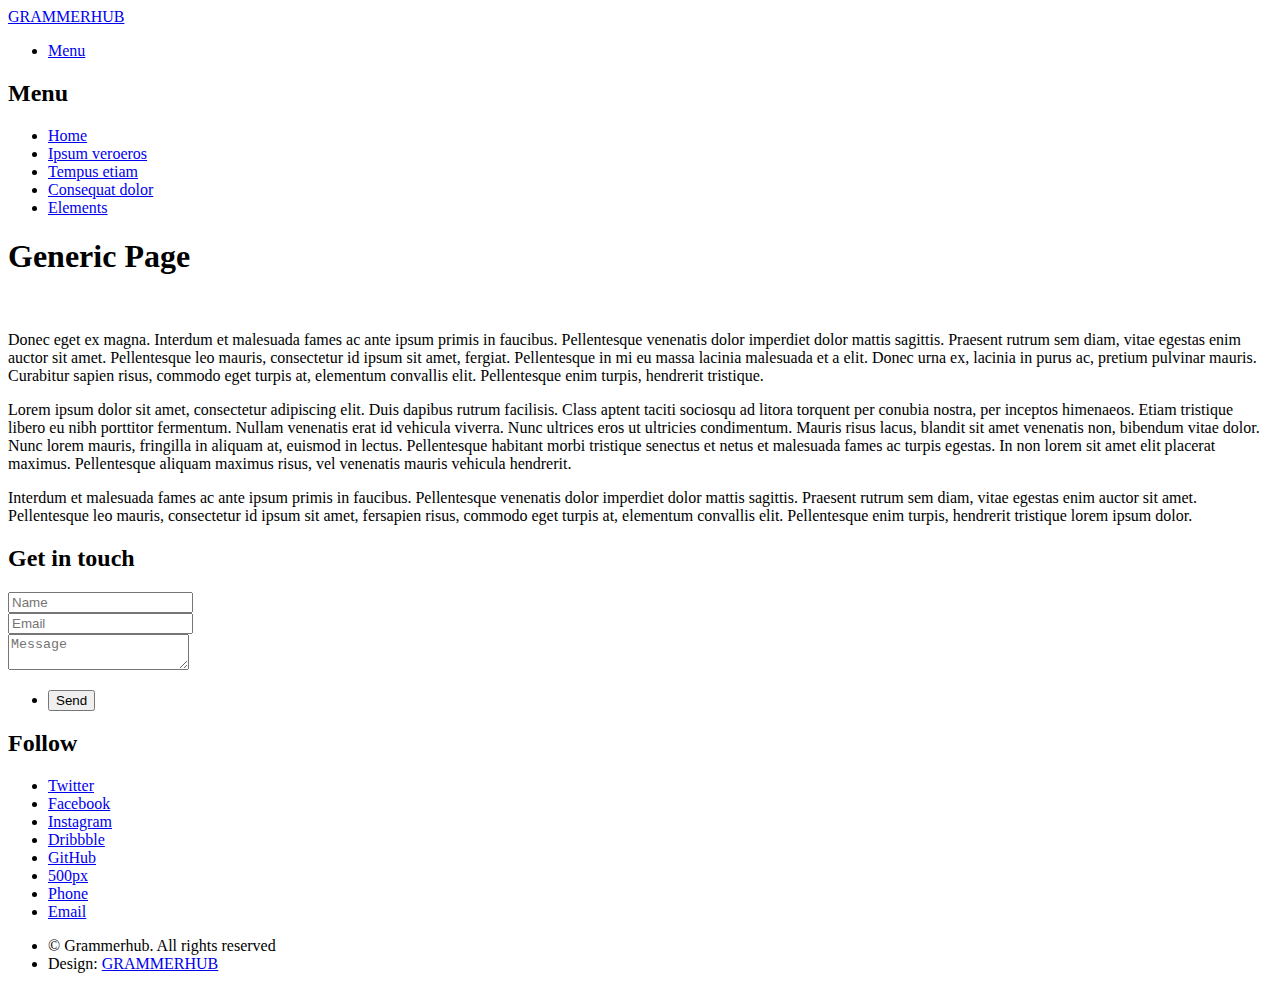
==== monday/15aug2022.html @ a8a14e9d "Index fix, create monday page" ====
<!DOCTYPE HTML>
<html>
	<head>
		<title>grammerhub | Monday Coding Meetup</title>
		<meta charset="utf-8" />
		<meta name="viewport" content="width=device-width, initial-scale=1, user-scalable=no" />
		<link rel="stylesheet" href="assets/css/main.css" />
		<noscript><link rel="stylesheet" href="assets/css/noscript.css" /></noscript>
	</head>
	<body class="is-preload">
		<!-- Wrapper -->
			<div id="wrapper">

				<!-- Header -->
					<header id="header">
						<div class="inner">

							<!-- Logo -->
								<a href="index.html" class="logo">
									<span class="symbol"><img src="images/logo.svg" alt="" /></span><span class="title">GRAMMERHUB</span>
								</a>

							<!-- Nav -->
								<nav>
									<ul>
										<li><a href="#menu">Menu</a></li>
									</ul>
								</nav>

						</div>
					</header>

				<!-- Menu -->
					<nav id="menu">
						<h2>Menu</h2>
						<ul>
							<li><a href="index.html">Home</a></li>
							<li><a href="generic.html">Ipsum veroeros</a></li>
							<li><a href="generic.html">Tempus etiam</a></li>
							<li><a href="generic.html">Consequat dolor</a></li>
							<li><a href="elements.html">Elements</a></li>
						</ul>
					</nav>

				<!-- Main -->
					<div id="main">
						<div class="inner">
							<h1>Generic Page</h1>
							<span class="image main"><img src="images/pic13.jpg" alt="" /></span>
							<p>Donec eget ex magna. Interdum et malesuada fames ac ante ipsum primis in faucibus. Pellentesque venenatis dolor imperdiet dolor mattis sagittis. Praesent rutrum sem diam, vitae egestas enim auctor sit amet. Pellentesque leo mauris, consectetur id ipsum sit amet, fergiat. Pellentesque in mi eu massa lacinia malesuada et a elit. Donec urna ex, lacinia in purus ac, pretium pulvinar mauris. Curabitur sapien risus, commodo eget turpis at, elementum convallis elit. Pellentesque enim turpis, hendrerit tristique.</p>
							<p>Lorem ipsum dolor sit amet, consectetur adipiscing elit. Duis dapibus rutrum facilisis. Class aptent taciti sociosqu ad litora torquent per conubia nostra, per inceptos himenaeos. Etiam tristique libero eu nibh porttitor fermentum. Nullam venenatis erat id vehicula viverra. Nunc ultrices eros ut ultricies condimentum. Mauris risus lacus, blandit sit amet venenatis non, bibendum vitae dolor. Nunc lorem mauris, fringilla in aliquam at, euismod in lectus. Pellentesque habitant morbi tristique senectus et netus et malesuada fames ac turpis egestas. In non lorem sit amet elit placerat maximus. Pellentesque aliquam maximus risus, vel venenatis mauris vehicula hendrerit.</p>
							<p>Interdum et malesuada fames ac ante ipsum primis in faucibus. Pellentesque venenatis dolor imperdiet dolor mattis sagittis. Praesent rutrum sem diam, vitae egestas enim auctor sit amet. Pellentesque leo mauris, consectetur id ipsum sit amet, fersapien risus, commodo eget turpis at, elementum convallis elit. Pellentesque enim turpis, hendrerit tristique lorem ipsum dolor.</p>
						</div>
					</div>

				<!-- Footer -->
					<footer id="footer">
						<div class="inner">
							<section>
								<h2>Get in touch</h2>
								<form method="post" action="#">
									<div class="fields">
										<div class="field half">
											<input type="text" name="name" id="name" placeholder="Name" />
										</div>
										<div class="field half">
											<input type="email" name="email" id="email" placeholder="Email" />
										</div>
										<div class="field">
											<textarea name="message" id="message" placeholder="Message"></textarea>
										</div>
									</div>
									<ul class="actions">
										<li><input type="submit" value="Send" class="primary" /></li>
									</ul>
								</form>
							</section>
							<section>
								<h2>Follow</h2>
								<ul class="icons">
									<li><a href="#" class="icon brands style2 fa-twitter"><span class="label">Twitter</span></a></li>
									<li><a href="#" class="icon brands style2 fa-facebook-f"><span class="label">Facebook</span></a></li>
									<li><a href="#" class="icon brands style2 fa-instagram"><span class="label">Instagram</span></a></li>
									<li><a href="#" class="icon brands style2 fa-dribbble"><span class="label">Dribbble</span></a></li>
									<li><a href="https://github.com/grammerhub/coding-meetup" class="icon brands style2 fa-github"><span class="label">GitHub</span></a></li>
									<li><a href="#" class="icon brands style2 fa-500px"><span class="label">500px</span></a></li>
									<li><a href="#" class="icon solid style2 fa-phone"><span class="label">Phone</span></a></li>
									<li><a href="#" class="icon solid style2 fa-envelope"><span class="label">Email</span></a></li>
								</ul>
							</section>
							<ul class="copyright">
								<li>&copy; Grammerhub. All rights reserved</li><li>Design: <a href="http://grammerhub.org">GRAMMERHUB</a></li>
							</ul>
						</div>
					</footer>

			</div>

		<!-- Scripts -->
			<script src="assets/js/jquery.min.js"></script>
			<script src="assets/js/browser.min.js"></script>
			<script src="assets/js/breakpoints.min.js"></script>
			<script src="assets/js/util.js"></script>
			<script src="assets/js/main.js"></script>
		<!-- HTML5UP | @ajlkn -->
	</body>
</html>
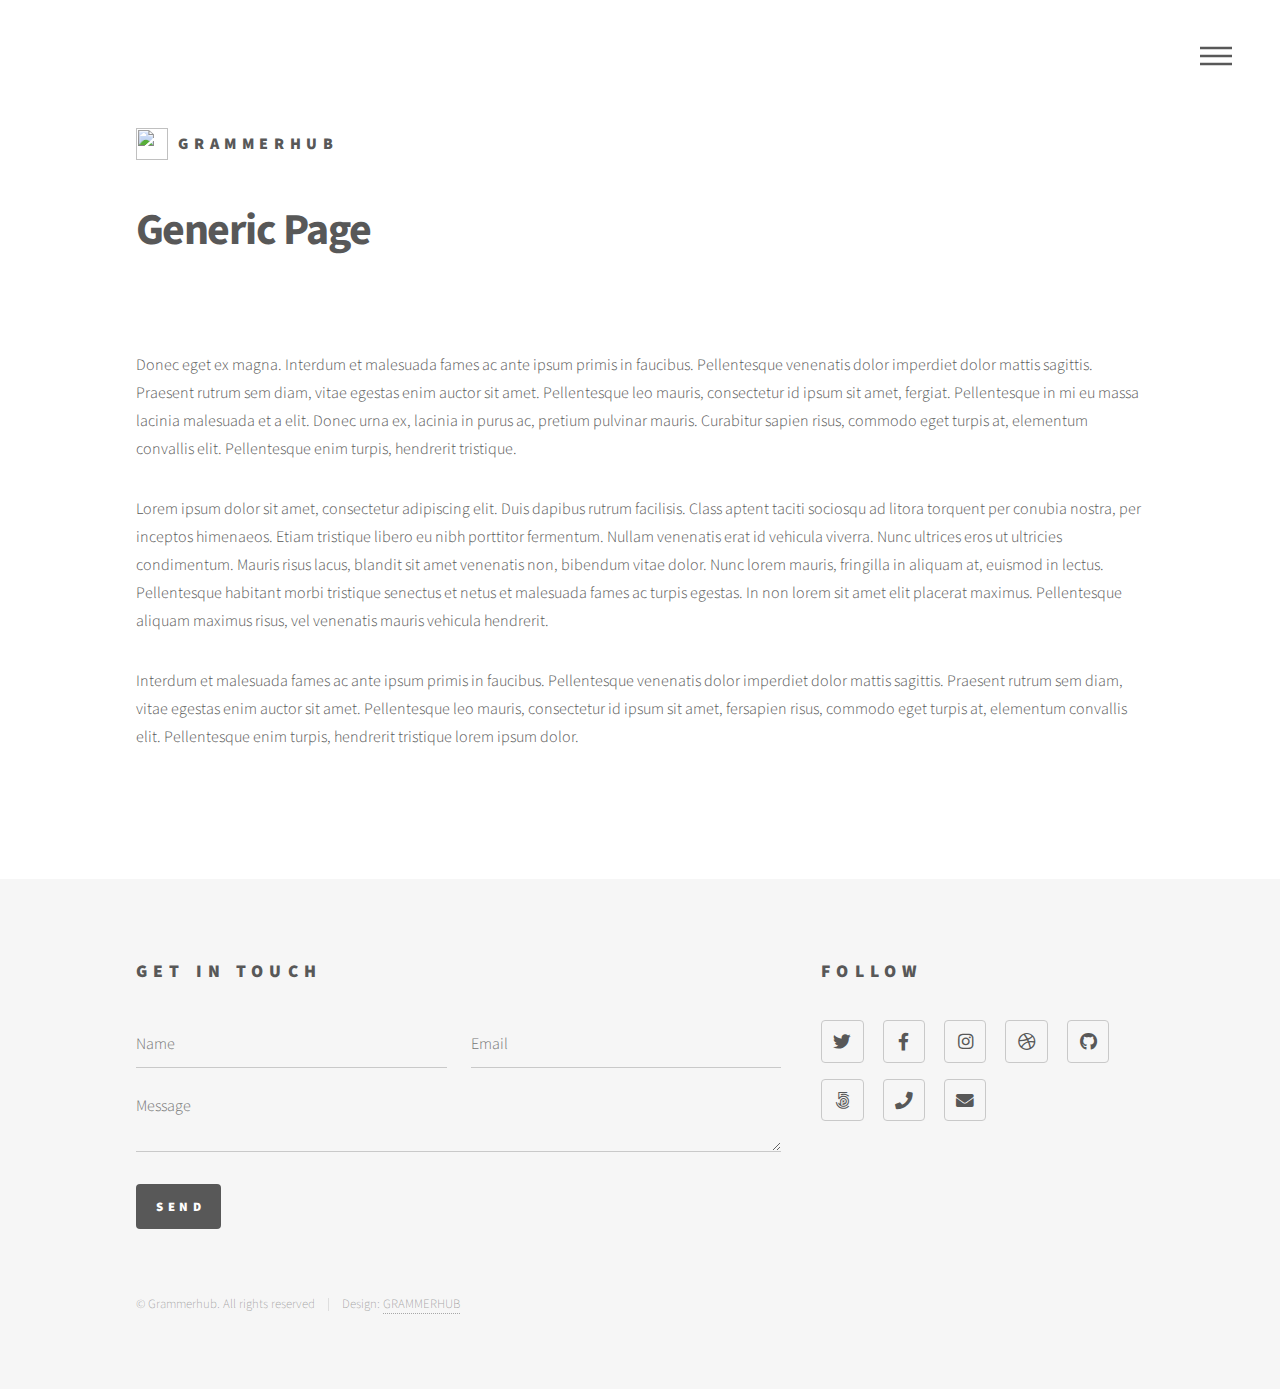
==== commit 5c723c62: "15aug fix" ====
--- a/monday/15aug2022.html
+++ b/monday/15aug2022.html
@@ -4,8 +4,8 @@
 		<title>grammerhub | Monday Coding Meetup</title>
 		<meta charset="utf-8" />
 		<meta name="viewport" content="width=device-width, initial-scale=1, user-scalable=no" />
-		<link rel="stylesheet" href="assets/css/main.css" />
-		<noscript><link rel="stylesheet" href="assets/css/noscript.css" /></noscript>
+		<link rel="stylesheet" href="../assets/css/main.css" />
+		<noscript><link rel="stylesheet" href="../assets/css/noscript.css" /></noscript>
 	</head>
 	<body class="is-preload">
 		<!-- Wrapper -->
--- a/assets/css/main.css
+++ b/assets/css/main.css
@@ -0,0 +1,3328 @@
+@import url(fontawesome-all.min.css);
+@import url("https://fonts.googleapis.com/css?family=Source+Sans+Pro:300,700,900");
+
+html, body, div, span, applet, object,
+iframe, h1, h2, h3, h4, h5, h6, p, blockquote,
+pre, a, abbr, acronym, address, big, cite,
+code, del, dfn, em, img, ins, kbd, q, s, samp,
+small, strike, strong, sub, sup, tt, var, b,
+u, i, center, dl, dt, dd, ol, ul, li, fieldset,
+form, label, legend, table, caption, tbody,
+tfoot, thead, tr, th, td, article, aside,
+canvas, details, embed, figure, figcaption,
+footer, header, hgroup, menu, nav, output, ruby,
+section, summary, time, mark, audio, video {
+	margin: 0;
+	padding: 0;
+	border: 0;
+	font-size: 100%;
+	font: inherit;
+	vertical-align: baseline;}
+
+article, aside, details, figcaption, figure,
+footer, header, hgroup, menu, nav, section {
+	display: block;}
+
+body {
+	line-height: 1;
+}
+
+ol, ul {
+	list-style: none;
+}
+
+blockquote, q {
+	quotes: none;
+}
+
+	blockquote:before, blockquote:after, q:before, q:after {
+		content: '';
+		content: none;
+	}
+
+table {
+	border-collapse: collapse;
+	border-spacing: 0;
+}
+
+body {
+	-webkit-text-size-adjust: none;
+}
+
+mark {
+	background-color: transparent;
+	color: inherit;
+}
+
+input::-moz-focus-inner {
+	border: 0;
+	padding: 0;
+}
+
+input, select, textarea {
+	-moz-appearance: none;
+	-webkit-appearance: none;
+	-ms-appearance: none;
+	appearance: none;
+}
+
+/* Basic */
+
+	@-ms-viewport {
+		width: device-width;
+	}
+
+	body {
+		-ms-overflow-style: scrollbar;
+	}
+
+	@media screen and (max-width: 480px) {
+
+		html, body {
+			min-width: 320px;
+		}
+
+	}
+
+	html {
+		box-sizing: border-box;
+	}
+
+	*, *:before, *:after {
+		box-sizing: inherit;
+	}
+
+	body {
+		background: #ffffff;
+	}
+
+		body.is-preload *, body.is-preload *:before, body.is-preload *:after {
+			-moz-animation: none !important;
+			-webkit-animation: none !important;
+			-ms-animation: none !important;
+			animation: none !important;
+			-moz-transition: none !important;
+			-webkit-transition: none !important;
+			-ms-transition: none !important;
+			transition: none !important;
+		}
+
+/* Type */
+
+	body, input, select, textarea {
+		color: #585858;
+		font-family: "Source Sans Pro", Helvetica, sans-serif;
+		font-size: 16pt;
+		font-weight: 300;
+		line-height: 1.75;
+	}
+
+		@media screen and (max-width: 1680px) {
+
+			body, input, select, textarea {
+				font-size: 14pt;
+			}
+
+		}
+
+		@media screen and (max-width: 1280px) {
+
+			body, input, select, textarea {
+				font-size: 12pt;
+			}
+
+		}
+
+	a {
+		-moz-transition: border-bottom-color 0.2s ease, color 0.2s ease;
+		-webkit-transition: border-bottom-color 0.2s ease, color 0.2s ease;
+		-ms-transition: border-bottom-color 0.2s ease, color 0.2s ease;
+		transition: border-bottom-color 0.2s ease, color 0.2s ease;
+		text-decoration: none;
+		color: #585858;
+		border-bottom: dotted 1px rgba(88, 88, 88, 0.5);
+	}
+
+		a:hover {
+			border-bottom-color: transparent;
+			color: #f2849e !important;
+		}
+
+	strong, b {
+		font-weight: 900;
+	}
+
+	em, i {
+		font-style: italic;
+	}
+
+	p {
+		margin: 0 0 2em 0;
+	}
+
+	h1 {
+		font-size: 2.75em;
+		font-weight: 700;
+		line-height: 1.3;
+		margin: 0 0 1em 0;
+		letter-spacing: -0.035em;
+	}
+
+		h1 a {
+			color: inherit;
+		}
+
+		@media screen and (max-width: 736px) {
+
+			h1 {
+				font-size: 2em;
+				margin: 0 0 1em 0;
+			}
+
+		}
+
+		@media screen and (max-width: 360px) {
+
+			h1 {
+				font-size: 1.75em;
+			}
+
+		}
+
+	h2, h3, h4, h5, h6 {
+		font-weight: 900;
+		line-height: 1.5;
+		margin: 0 0 2em 0;
+		text-transform: uppercase;
+		letter-spacing: 0.35em;
+	}
+
+		h2 a, h3 a, h4 a, h5 a, h6 a {
+			color: inherit;
+		}
+
+	h2 {
+		font-size: 1.1em;
+	}
+
+	h3 {
+		font-size: 1em;
+	}
+
+	h4 {
+		font-size: 0.8em;
+	}
+
+	h5 {
+		font-size: 0.8em;
+	}
+
+	h6 {
+		font-size: 0.8em;
+	}
+
+	@media screen and (max-width: 980px) {
+
+		h1 br, h2 br, h3 br, h4 br, h5 br, h6 br {
+			display: none;
+		}
+
+	}
+
+	@media screen and (max-width: 736px) {
+
+		h2 {
+			font-size: 1em;
+		}
+
+		h3 {
+			font-size: 0.8em;
+		}
+
+	}
+
+	sub {
+		font-size: 0.8em;
+		position: relative;
+		top: 0.5em;
+	}
+
+	sup {
+		font-size: 0.8em;
+		position: relative;
+		top: -0.5em;
+	}
+
+	blockquote {
+		border-left: solid 4px #c9c9c9;
+		font-style: italic;
+		margin: 0 0 2em 0;
+		padding: 0.5em 0 0.5em 2em;
+	}
+
+	code {
+		background: rgba(144, 144, 144, 0.075);
+		border-radius: 4px;
+		border: solid 1px #c9c9c9;
+		font-family: "Courier New", monospace;
+		font-size: 0.9em;
+		margin: 0 0.25em;
+		padding: 0.25em 0.65em;
+	}
+
+	pre {
+		-webkit-overflow-scrolling: touch;
+		font-family: "Courier New", monospace;
+		font-size: 0.9em;
+		margin: 0 0 2em 0;
+	}
+
+		pre code {
+			display: block;
+			line-height: 1.75;
+			padding: 1em 1.5em;
+			overflow-x: auto;
+		}
+
+	hr {
+		border: 0;
+		border-bottom: solid 1px #c9c9c9;
+		margin: 2em 0;
+	}
+
+		hr.major {
+			margin: 3em 0;
+		}
+
+	.align-left {
+		text-align: left;
+	}
+
+	.align-center {
+		text-align: center;
+	}
+
+	.align-right {
+		text-align: right;
+	}
+
+/* Row */
+
+	.row {
+		display: flex;
+		flex-wrap: wrap;
+		box-sizing: border-box;
+		align-items: stretch;
+	}
+
+		.row > * {
+			box-sizing: border-box;
+		}
+
+		.row.gtr-uniform > * > :last-child {
+			margin-bottom: 0;
+		}
+
+		.row.aln-left {
+			justify-content: flex-start;
+		}
+
+		.row.aln-center {
+			justify-content: center;
+		}
+
+		.row.aln-right {
+			justify-content: flex-end;
+		}
+
+		.row.aln-top {
+			align-items: flex-start;
+		}
+
+		.row.aln-middle {
+			align-items: center;
+		}
+
+		.row.aln-bottom {
+			align-items: flex-end;
+		}
+
+		.row > .imp {
+			order: -1;
+		}
+
+		.row > .col-1 {
+			width: 8.33333%;
+		}
+
+		.row > .off-1 {
+			margin-left: 8.33333%;
+		}
+
+		.row > .col-2 {
+			width: 16.66667%;
+		}
+
+		.row > .off-2 {
+			margin-left: 16.66667%;
+		}
+
+		.row > .col-3 {
+			width: 25%;
+		}
+
+		.row > .off-3 {
+			margin-left: 25%;
+		}
+
+		.row > .col-4 {
+			width: 33.33333%;
+		}
+
+		.row > .off-4 {
+			margin-left: 33.33333%;
+		}
+
+		.row > .col-5 {
+			width: 41.66667%;
+		}
+
+		.row > .off-5 {
+			margin-left: 41.66667%;
+		}
+
+		.row > .col-6 {
+			width: 50%;
+		}
+
+		.row > .off-6 {
+			margin-left: 50%;
+		}
+
+		.row > .col-7 {
+			width: 58.33333%;
+		}
+
+		.row > .off-7 {
+			margin-left: 58.33333%;
+		}
+
+		.row > .col-8 {
+			width: 66.66667%;
+		}
+
+		.row > .off-8 {
+			margin-left: 66.66667%;
+		}
+
+		.row > .col-9 {
+			width: 75%;
+		}
+
+		.row > .off-9 {
+			margin-left: 75%;
+		}
+
+		.row > .col-10 {
+			width: 83.33333%;
+		}
+
+		.row > .off-10 {
+			margin-left: 83.33333%;
+		}
+
+		.row > .col-11 {
+			width: 91.66667%;
+		}
+
+		.row > .off-11 {
+			margin-left: 91.66667%;
+		}
+
+		.row > .col-12 {
+			width: 100%;
+		}
+
+		.row > .off-12 {
+			margin-left: 100%;
+		}
+
+		.row.gtr-0 {
+			margin-top: 0;
+			margin-left: 0em;
+		}
+
+			.row.gtr-0 > * {
+				padding: 0 0 0 0em;
+			}
+
+			.row.gtr-0.gtr-uniform {
+				margin-top: 0em;
+			}
+
+				.row.gtr-0.gtr-uniform > * {
+					padding-top: 0em;
+				}
+
+		.row.gtr-25 {
+			margin-top: 0;
+			margin-left: -0.5em;
+		}
+
+			.row.gtr-25 > * {
+				padding: 0 0 0 0.5em;
+			}
+
+			.row.gtr-25.gtr-uniform {
+				margin-top: -0.5em;
+			}
+
+				.row.gtr-25.gtr-uniform > * {
+					padding-top: 0.5em;
+				}
+
+		.row.gtr-50 {
+			margin-top: 0;
+			margin-left: -1em;
+		}
+
+			.row.gtr-50 > * {
+				padding: 0 0 0 1em;
+			}
+
+			.row.gtr-50.gtr-uniform {
+				margin-top: -1em;
+			}
+
+				.row.gtr-50.gtr-uniform > * {
+					padding-top: 1em;
+				}
+
+		.row {
+			margin-top: 0;
+			margin-left: -2em;
+		}
+
+			.row > * {
+				padding: 0 0 0 2em;
+			}
+
+			.row.gtr-uniform {
+				margin-top: -2em;
+			}
+
+				.row.gtr-uniform > * {
+					padding-top: 2em;
+				}
+
+		.row.gtr-150 {
+			margin-top: 0;
+			margin-left: -3em;
+		}
+
+			.row.gtr-150 > * {
+				padding: 0 0 0 3em;
+			}
+
+			.row.gtr-150.gtr-uniform {
+				margin-top: -3em;
+			}
+
+				.row.gtr-150.gtr-uniform > * {
+					padding-top: 3em;
+				}
+
+		.row.gtr-200 {
+			margin-top: 0;
+			margin-left: -4em;
+		}
+
+			.row.gtr-200 > * {
+				padding: 0 0 0 4em;
+			}
+
+			.row.gtr-200.gtr-uniform {
+				margin-top: -4em;
+			}
+
+				.row.gtr-200.gtr-uniform > * {
+					padding-top: 4em;
+				}
+
+		@media screen and (max-width: 1680px) {
+
+			.row {
+				display: flex;
+				flex-wrap: wrap;
+				box-sizing: border-box;
+				align-items: stretch;
+			}
+
+				.row > * {
+					box-sizing: border-box;
+				}
+
+				.row.gtr-uniform > * > :last-child {
+					margin-bottom: 0;
+				}
+
+				.row.aln-left {
+					justify-content: flex-start;
+				}
+
+				.row.aln-center {
+					justify-content: center;
+				}
+
+				.row.aln-right {
+					justify-content: flex-end;
+				}
+
+				.row.aln-top {
+					align-items: flex-start;
+				}
+
+				.row.aln-middle {
+					align-items: center;
+				}
+
+				.row.aln-bottom {
+					align-items: flex-end;
+				}
+
+				.row > .imp-xlarge {
+					order: -1;
+				}
+
+				.row > .col-1-xlarge {
+					width: 8.33333%;
+				}
+
+				.row > .off-1-xlarge {
+					margin-left: 8.33333%;
+				}
+
+				.row > .col-2-xlarge {
+					width: 16.66667%;
+				}
+
+				.row > .off-2-xlarge {
+					margin-left: 16.66667%;
+				}
+
+				.row > .col-3-xlarge {
+					width: 25%;
+				}
+
+				.row > .off-3-xlarge {
+					margin-left: 25%;
+				}
+
+				.row > .col-4-xlarge {
+					width: 33.33333%;
+				}
+
+				.row > .off-4-xlarge {
+					margin-left: 33.33333%;
+				}
+
+				.row > .col-5-xlarge {
+					width: 41.66667%;
+				}
+
+				.row > .off-5-xlarge {
+					margin-left: 41.66667%;
+				}
+
+				.row > .col-6-xlarge {
+					width: 50%;
+				}
+
+				.row > .off-6-xlarge {
+					margin-left: 50%;
+				}
+
+				.row > .col-7-xlarge {
+					width: 58.33333%;
+				}
+
+				.row > .off-7-xlarge {
+					margin-left: 58.33333%;
+				}
+
+				.row > .col-8-xlarge {
+					width: 66.66667%;
+				}
+
+				.row > .off-8-xlarge {
+					margin-left: 66.66667%;
+				}
+
+				.row > .col-9-xlarge {
+					width: 75%;
+				}
+
+				.row > .off-9-xlarge {
+					margin-left: 75%;
+				}
+
+				.row > .col-10-xlarge {
+					width: 83.33333%;
+				}
+
+				.row > .off-10-xlarge {
+					margin-left: 83.33333%;
+				}
+
+				.row > .col-11-xlarge {
+					width: 91.66667%;
+				}
+
+				.row > .off-11-xlarge {
+					margin-left: 91.66667%;
+				}
+
+				.row > .col-12-xlarge {
+					width: 100%;
+				}
+
+				.row > .off-12-xlarge {
+					margin-left: 100%;
+				}
+
+				.row.gtr-0 {
+					margin-top: 0;
+					margin-left: 0em;
+				}
+
+					.row.gtr-0 > * {
+						padding: 0 0 0 0em;
+					}
+
+					.row.gtr-0.gtr-uniform {
+						margin-top: 0em;
+					}
+
+						.row.gtr-0.gtr-uniform > * {
+							padding-top: 0em;
+						}
+
+				.row.gtr-25 {
+					margin-top: 0;
+					margin-left: -0.5em;
+				}
+
+					.row.gtr-25 > * {
+						padding: 0 0 0 0.5em;
+					}
+
+					.row.gtr-25.gtr-uniform {
+						margin-top: -0.5em;
+					}
+
+						.row.gtr-25.gtr-uniform > * {
+							padding-top: 0.5em;
+						}
+
+				.row.gtr-50 {
+					margin-top: 0;
+					margin-left: -1em;
+				}
+
+					.row.gtr-50 > * {
+						padding: 0 0 0 1em;
+					}
+
+					.row.gtr-50.gtr-uniform {
+						margin-top: -1em;
+					}
+
+						.row.gtr-50.gtr-uniform > * {
+							padding-top: 1em;
+						}
+
+				.row {
+					margin-top: 0;
+					margin-left: -2em;
+				}
+
+					.row > * {
+						padding: 0 0 0 2em;
+					}
+
+					.row.gtr-uniform {
+						margin-top: -2em;
+					}
+
+						.row.gtr-uniform > * {
+							padding-top: 2em;
+						}
+
+				.row.gtr-150 {
+					margin-top: 0;
+					margin-left: -3em;
+				}
+
+					.row.gtr-150 > * {
+						padding: 0 0 0 3em;
+					}
+
+					.row.gtr-150.gtr-uniform {
+						margin-top: -3em;
+					}
+
+						.row.gtr-150.gtr-uniform > * {
+							padding-top: 3em;
+						}
+
+				.row.gtr-200 {
+					margin-top: 0;
+					margin-left: -4em;
+				}
+
+					.row.gtr-200 > * {
+						padding: 0 0 0 4em;
+					}
+
+					.row.gtr-200.gtr-uniform {
+						margin-top: -4em;
+					}
+
+						.row.gtr-200.gtr-uniform > * {
+							padding-top: 4em;
+						}
+
+		}
+
+		@media screen and (max-width: 1280px) {
+
+			.row {
+				display: flex;
+				flex-wrap: wrap;
+				box-sizing: border-box;
+				align-items: stretch;
+			}
+
+				.row > * {
+					box-sizing: border-box;
+				}
+
+				.row.gtr-uniform > * > :last-child {
+					margin-bottom: 0;
+				}
+
+				.row.aln-left {
+					justify-content: flex-start;
+				}
+
+				.row.aln-center {
+					justify-content: center;
+				}
+
+				.row.aln-right {
+					justify-content: flex-end;
+				}
+
+				.row.aln-top {
+					align-items: flex-start;
+				}
+
+				.row.aln-middle {
+					align-items: center;
+				}
+
+				.row.aln-bottom {
+					align-items: flex-end;
+				}
+
+				.row > .imp-large {
+					order: -1;
+				}
+
+				.row > .col-1-large {
+					width: 8.33333%;
+				}
+
+				.row > .off-1-large {
+					margin-left: 8.33333%;
+				}
+
+				.row > .col-2-large {
+					width: 16.66667%;
+				}
+
+				.row > .off-2-large {
+					margin-left: 16.66667%;
+				}
+
+				.row > .col-3-large {
+					width: 25%;
+				}
+
+				.row > .off-3-large {
+					margin-left: 25%;
+				}
+
+				.row > .col-4-large {
+					width: 33.33333%;
+				}
+
+				.row > .off-4-large {
+					margin-left: 33.33333%;
+				}
+
+				.row > .col-5-large {
+					width: 41.66667%;
+				}
+
+				.row > .off-5-large {
+					margin-left: 41.66667%;
+				}
+
+				.row > .col-6-large {
+					width: 50%;
+				}
+
+				.row > .off-6-large {
+					margin-left: 50%;
+				}
+
+				.row > .col-7-large {
+					width: 58.33333%;
+				}
+
+				.row > .off-7-large {
+					margin-left: 58.33333%;
+				}
+
+				.row > .col-8-large {
+					width: 66.66667%;
+				}
+
+				.row > .off-8-large {
+					margin-left: 66.66667%;
+				}
+
+				.row > .col-9-large {
+					width: 75%;
+				}
+
+				.row > .off-9-large {
+					margin-left: 75%;
+				}
+
+				.row > .col-10-large {
+					width: 83.33333%;
+				}
+
+				.row > .off-10-large {
+					margin-left: 83.33333%;
+				}
+
+				.row > .col-11-large {
+					width: 91.66667%;
+				}
+
+				.row > .off-11-large {
+					margin-left: 91.66667%;
+				}
+
+				.row > .col-12-large {
+					width: 100%;
+				}
+
+				.row > .off-12-large {
+					margin-left: 100%;
+				}
+
+				.row.gtr-0 {
+					margin-top: 0;
+					margin-left: 0em;
+				}
+
+					.row.gtr-0 > * {
+						padding: 0 0 0 0em;
+					}
+
+					.row.gtr-0.gtr-uniform {
+						margin-top: 0em;
+					}
+
+						.row.gtr-0.gtr-uniform > * {
+							padding-top: 0em;
+						}
+
+				.row.gtr-25 {
+					margin-top: 0;
+					margin-left: -0.5em;
+				}
+
+					.row.gtr-25 > * {
+						padding: 0 0 0 0.5em;
+					}
+
+					.row.gtr-25.gtr-uniform {
+						margin-top: -0.5em;
+					}
+
+						.row.gtr-25.gtr-uniform > * {
+							padding-top: 0.5em;
+						}
+
+				.row.gtr-50 {
+					margin-top: 0;
+					margin-left: -1em;
+				}
+
+					.row.gtr-50 > * {
+						padding: 0 0 0 1em;
+					}
+
+					.row.gtr-50.gtr-uniform {
+						margin-top: -1em;
+					}
+
+						.row.gtr-50.gtr-uniform > * {
+							padding-top: 1em;
+						}
+
+				.row {
+					margin-top: 0;
+					margin-left: -2em;
+				}
+
+					.row > * {
+						padding: 0 0 0 2em;
+					}
+
+					.row.gtr-uniform {
+						margin-top: -2em;
+					}
+
+						.row.gtr-uniform > * {
+							padding-top: 2em;
+						}
+
+				.row.gtr-150 {
+					margin-top: 0;
+					margin-left: -3em;
+				}
+
+					.row.gtr-150 > * {
+						padding: 0 0 0 3em;
+					}
+
+					.row.gtr-150.gtr-uniform {
+						margin-top: -3em;
+					}
+
+						.row.gtr-150.gtr-uniform > * {
+							padding-top: 3em;
+						}
+
+				.row.gtr-200 {
+					margin-top: 0;
+					margin-left: -4em;
+				}
+
+					.row.gtr-200 > * {
+						padding: 0 0 0 4em;
+					}
+
+					.row.gtr-200.gtr-uniform {
+						margin-top: -4em;
+					}
+
+						.row.gtr-200.gtr-uniform > * {
+							padding-top: 4em;
+						}
+
+		}
+
+		@media screen and (max-width: 980px) {
+
+			.row {
+				display: flex;
+				flex-wrap: wrap;
+				box-sizing: border-box;
+				align-items: stretch;
+			}
+
+				.row > * {
+					box-sizing: border-box;
+				}
+
+				.row.gtr-uniform > * > :last-child {
+					margin-bottom: 0;
+				}
+
+				.row.aln-left {
+					justify-content: flex-start;
+				}
+
+				.row.aln-center {
+					justify-content: center;
+				}
+
+				.row.aln-right {
+					justify-content: flex-end;
+				}
+
+				.row.aln-top {
+					align-items: flex-start;
+				}
+
+				.row.aln-middle {
+					align-items: center;
+				}
+
+				.row.aln-bottom {
+					align-items: flex-end;
+				}
+
+				.row > .imp-medium {
+					order: -1;
+				}
+
+				.row > .col-1-medium {
+					width: 8.33333%;
+				}
+
+				.row > .off-1-medium {
+					margin-left: 8.33333%;
+				}
+
+				.row > .col-2-medium {
+					width: 16.66667%;
+				}
+
+				.row > .off-2-medium {
+					margin-left: 16.66667%;
+				}
+
+				.row > .col-3-medium {
+					width: 25%;
+				}
+
+				.row > .off-3-medium {
+					margin-left: 25%;
+				}
+
+				.row > .col-4-medium {
+					width: 33.33333%;
+				}
+
+				.row > .off-4-medium {
+					margin-left: 33.33333%;
+				}
+
+				.row > .col-5-medium {
+					width: 41.66667%;
+				}
+
+				.row > .off-5-medium {
+					margin-left: 41.66667%;
+				}
+
+				.row > .col-6-medium {
+					width: 50%;
+				}
+
+				.row > .off-6-medium {
+					margin-left: 50%;
+				}
+
+				.row > .col-7-medium {
+					width: 58.33333%;
+				}
+
+				.row > .off-7-medium {
+					margin-left: 58.33333%;
+				}
+
+				.row > .col-8-medium {
+					width: 66.66667%;
+				}
+
+				.row > .off-8-medium {
+					margin-left: 66.66667%;
+				}
+
+				.row > .col-9-medium {
+					width: 75%;
+				}
+
+				.row > .off-9-medium {
+					margin-left: 75%;
+				}
+
+				.row > .col-10-medium {
+					width: 83.33333%;
+				}
+
+				.row > .off-10-medium {
+					margin-left: 83.33333%;
+				}
+
+				.row > .col-11-medium {
+					width: 91.66667%;
+				}
+
+				.row > .off-11-medium {
+					margin-left: 91.66667%;
+				}
+
+				.row > .col-12-medium {
+					width: 100%;
+				}
+
+				.row > .off-12-medium {
+					margin-left: 100%;
+				}
+
+				.row.gtr-0 {
+					margin-top: 0;
+					margin-left: 0em;
+				}
+
+					.row.gtr-0 > * {
+						padding: 0 0 0 0em;
+					}
+
+					.row.gtr-0.gtr-uniform {
+						margin-top: 0em;
+					}
+
+						.row.gtr-0.gtr-uniform > * {
+							padding-top: 0em;
+						}
+
+				.row.gtr-25 {
+					margin-top: 0;
+					margin-left: -0.375em;
+				}
+
+					.row.gtr-25 > * {
+						padding: 0 0 0 0.375em;
+					}
+
+					.row.gtr-25.gtr-uniform {
+						margin-top: -0.375em;
+					}
+
+						.row.gtr-25.gtr-uniform > * {
+							padding-top: 0.375em;
+						}
+
+				.row.gtr-50 {
+					margin-top: 0;
+					margin-left: -0.75em;
+				}
+
+					.row.gtr-50 > * {
+						padding: 0 0 0 0.75em;
+					}
+
+					.row.gtr-50.gtr-uniform {
+						margin-top: -0.75em;
+					}
+
+						.row.gtr-50.gtr-uniform > * {
+							padding-top: 0.75em;
+						}
+
+				.row {
+					margin-top: 0;
+					margin-left: -1.5em;
+				}
+
+					.row > * {
+						padding: 0 0 0 1.5em;
+					}
+
+					.row.gtr-uniform {
+						margin-top: -1.5em;
+					}
+
+						.row.gtr-uniform > * {
+							padding-top: 1.5em;
+						}
+
+				.row.gtr-150 {
+					margin-top: 0;
+					margin-left: -2.25em;
+				}
+
+					.row.gtr-150 > * {
+						padding: 0 0 0 2.25em;
+					}
+
+					.row.gtr-150.gtr-uniform {
+						margin-top: -2.25em;
+					}
+
+						.row.gtr-150.gtr-uniform > * {
+							padding-top: 2.25em;
+						}
+
+				.row.gtr-200 {
+					margin-top: 0;
+					margin-left: -3em;
+				}
+
+					.row.gtr-200 > * {
+						padding: 0 0 0 3em;
+					}
+
+					.row.gtr-200.gtr-uniform {
+						margin-top: -3em;
+					}
+
+						.row.gtr-200.gtr-uniform > * {
+							padding-top: 3em;
+						}
+
+		}
+
+		@media screen and (max-width: 736px) {
+
+			.row {
+				display: flex;
+				flex-wrap: wrap;
+				box-sizing: border-box;
+				align-items: stretch;
+			}
+
+				.row > * {
+					box-sizing: border-box;
+				}
+
+				.row.gtr-uniform > * > :last-child {
+					margin-bottom: 0;
+				}
+
+				.row.aln-left {
+					justify-content: flex-start;
+				}
+
+				.row.aln-center {
+					justify-content: center;
+				}
+
+				.row.aln-right {
+					justify-content: flex-end;
+				}
+
+				.row.aln-top {
+					align-items: flex-start;
+				}
+
+				.row.aln-middle {
+					align-items: center;
+				}
+
+				.row.aln-bottom {
+					align-items: flex-end;
+				}
+
+				.row > .imp-small {
+					order: -1;
+				}
+
+				.row > .col-1-small {
+					width: 8.33333%;
+				}
+
+				.row > .off-1-small {
+					margin-left: 8.33333%;
+				}
+
+				.row > .col-2-small {
+					width: 16.66667%;
+				}
+
+				.row > .off-2-small {
+					margin-left: 16.66667%;
+				}
+
+				.row > .col-3-small {
+					width: 25%;
+				}
+
+				.row > .off-3-small {
+					margin-left: 25%;
+				}
+
+				.row > .col-4-small {
+					width: 33.33333%;
+				}
+
+				.row > .off-4-small {
+					margin-left: 33.33333%;
+				}
+
+				.row > .col-5-small {
+					width: 41.66667%;
+				}
+
+				.row > .off-5-small {
+					margin-left: 41.66667%;
+				}
+
+				.row > .col-6-small {
+					width: 50%;
+				}
+
+				.row > .off-6-small {
+					margin-left: 50%;
+				}
+
+				.row > .col-7-small {
+					width: 58.33333%;
+				}
+
+				.row > .off-7-small {
+					margin-left: 58.33333%;
+				}
+
+				.row > .col-8-small {
+					width: 66.66667%;
+				}
+
+				.row > .off-8-small {
+					margin-left: 66.66667%;
+				}
+
+				.row > .col-9-small {
+					width: 75%;
+				}
+
+				.row > .off-9-small {
+					margin-left: 75%;
+				}
+
+				.row > .col-10-small {
+					width: 83.33333%;
+				}
+
+				.row > .off-10-small {
+					margin-left: 83.33333%;
+				}
+
+				.row > .col-11-small {
+					width: 91.66667%;
+				}
+
+				.row > .off-11-small {
+					margin-left: 91.66667%;
+				}
+
+				.row > .col-12-small {
+					width: 100%;
+				}
+
+				.row > .off-12-small {
+					margin-left: 100%;
+				}
+
+				.row.gtr-0 {
+					margin-top: 0;
+					margin-left: 0em;
+				}
+
+					.row.gtr-0 > * {
+						padding: 0 0 0 0em;
+					}
+
+					.row.gtr-0.gtr-uniform {
+						margin-top: 0em;
+					}
+
+						.row.gtr-0.gtr-uniform > * {
+							padding-top: 0em;
+						}
+
+				.row.gtr-25 {
+					margin-top: 0;
+					margin-left: -0.25em;
+				}
+
+					.row.gtr-25 > * {
+						padding: 0 0 0 0.25em;
+					}
+
+					.row.gtr-25.gtr-uniform {
+						margin-top: -0.25em;
+					}
+
+						.row.gtr-25.gtr-uniform > * {
+							padding-top: 0.25em;
+						}
+
+				.row.gtr-50 {
+					margin-top: 0;
+					margin-left: -0.5em;
+				}
+
+					.row.gtr-50 > * {
+						padding: 0 0 0 0.5em;
+					}
+
+					.row.gtr-50.gtr-uniform {
+						margin-top: -0.5em;
+					}
+
+						.row.gtr-50.gtr-uniform > * {
+							padding-top: 0.5em;
+						}
+
+				.row {
+					margin-top: 0;
+					margin-left: -1em;
+				}
+
+					.row > * {
+						padding: 0 0 0 1em;
+					}
+
+					.row.gtr-uniform {
+						margin-top: -1em;
+					}
+
+						.row.gtr-uniform > * {
+							padding-top: 1em;
+						}
+
+				.row.gtr-150 {
+					margin-top: 0;
+					margin-left: -1.5em;
+				}
+
+					.row.gtr-150 > * {
+						padding: 0 0 0 1.5em;
+					}
+
+					.row.gtr-150.gtr-uniform {
+						margin-top: -1.5em;
+					}
+
+						.row.gtr-150.gtr-uniform > * {
+							padding-top: 1.5em;
+						}
+
+				.row.gtr-200 {
+					margin-top: 0;
+					margin-left: -2em;
+				}
+
+					.row.gtr-200 > * {
+						padding: 0 0 0 2em;
+					}
+
+					.row.gtr-200.gtr-uniform {
+						margin-top: -2em;
+					}
+
+						.row.gtr-200.gtr-uniform > * {
+							padding-top: 2em;
+						}
+
+		}
+
+		@media screen and (max-width: 480px) {
+
+			.row {
+				display: flex;
+				flex-wrap: wrap;
+				box-sizing: border-box;
+				align-items: stretch;
+			}
+
+				.row > * {
+					box-sizing: border-box;
+				}
+
+				.row.gtr-uniform > * > :last-child {
+					margin-bottom: 0;
+				}
+
+				.row.aln-left {
+					justify-content: flex-start;
+				}
+
+				.row.aln-center {
+					justify-content: center;
+				}
+
+				.row.aln-right {
+					justify-content: flex-end;
+				}
+
+				.row.aln-top {
+					align-items: flex-start;
+				}
+
+				.row.aln-middle {
+					align-items: center;
+				}
+
+				.row.aln-bottom {
+					align-items: flex-end;
+				}
+
+				.row > .imp-xsmall {
+					order: -1;
+				}
+
+				.row > .col-1-xsmall {
+					width: 8.33333%;
+				}
+
+				.row > .off-1-xsmall {
+					margin-left: 8.33333%;
+				}
+
+				.row > .col-2-xsmall {
+					width: 16.66667%;
+				}
+
+				.row > .off-2-xsmall {
+					margin-left: 16.66667%;
+				}
+
+				.row > .col-3-xsmall {
+					width: 25%;
+				}
+
+				.row > .off-3-xsmall {
+					margin-left: 25%;
+				}
+
+				.row > .col-4-xsmall {
+					width: 33.33333%;
+				}
+
+				.row > .off-4-xsmall {
+					margin-left: 33.33333%;
+				}
+
+				.row > .col-5-xsmall {
+					width: 41.66667%;
+				}
+
+				.row > .off-5-xsmall {
+					margin-left: 41.66667%;
+				}
+
+				.row > .col-6-xsmall {
+					width: 50%;
+				}
+
+				.row > .off-6-xsmall {
+					margin-left: 50%;
+				}
+
+				.row > .col-7-xsmall {
+					width: 58.33333%;
+				}
+
+				.row > .off-7-xsmall {
+					margin-left: 58.33333%;
+				}
+
+				.row > .col-8-xsmall {
+					width: 66.66667%;
+				}
+
+				.row > .off-8-xsmall {
+					margin-left: 66.66667%;
+				}
+
+				.row > .col-9-xsmall {
+					width: 75%;
+				}
+
+				.row > .off-9-xsmall {
+					margin-left: 75%;
+				}
+
+				.row > .col-10-xsmall {
+					width: 83.33333%;
+				}
+
+				.row > .off-10-xsmall {
+					margin-left: 83.33333%;
+				}
+
+				.row > .col-11-xsmall {
+					width: 91.66667%;
+				}
+
+				.row > .off-11-xsmall {
+					margin-left: 91.66667%;
+				}
+
+				.row > .col-12-xsmall {
+					width: 100%;
+				}
+
+				.row > .off-12-xsmall {
+					margin-left: 100%;
+				}
+
+				.row.gtr-0 {
+					margin-top: 0;
+					margin-left: 0em;
+				}
+
+					.row.gtr-0 > * {
+						padding: 0 0 0 0em;
+					}
+
+					.row.gtr-0.gtr-uniform {
+						margin-top: 0em;
+					}
+
+						.row.gtr-0.gtr-uniform > * {
+							padding-top: 0em;
+						}
+
+				.row.gtr-25 {
+					margin-top: 0;
+					margin-left: -0.25em;
+				}
+
+					.row.gtr-25 > * {
+						padding: 0 0 0 0.25em;
+					}
+
+					.row.gtr-25.gtr-uniform {
+						margin-top: -0.25em;
+					}
+
+						.row.gtr-25.gtr-uniform > * {
+							padding-top: 0.25em;
+						}
+
+				.row.gtr-50 {
+					margin-top: 0;
+					margin-left: -0.5em;
+				}
+
+					.row.gtr-50 > * {
+						padding: 0 0 0 0.5em;
+					}
+
+					.row.gtr-50.gtr-uniform {
+						margin-top: -0.5em;
+					}
+
+						.row.gtr-50.gtr-uniform > * {
+							padding-top: 0.5em;
+						}
+
+				.row {
+					margin-top: 0;
+					margin-left: -1em;
+				}
+
+					.row > * {
+						padding: 0 0 0 1em;
+					}
+
+					.row.gtr-uniform {
+						margin-top: -1em;
+					}
+
+						.row.gtr-uniform > * {
+							padding-top: 1em;
+						}
+
+				.row.gtr-150 {
+					margin-top: 0;
+					margin-left: -1.5em;
+				}
+
+					.row.gtr-150 > * {
+						padding: 0 0 0 1.5em;
+					}
+
+					.row.gtr-150.gtr-uniform {
+						margin-top: -1.5em;
+					}
+
+						.row.gtr-150.gtr-uniform > * {
+							padding-top: 1.5em;
+						}
+
+				.row.gtr-200 {
+					margin-top: 0;
+					margin-left: -2em;
+				}
+
+					.row.gtr-200 > * {
+						padding: 0 0 0 2em;
+					}
+
+					.row.gtr-200.gtr-uniform {
+						margin-top: -2em;
+					}
+
+						.row.gtr-200.gtr-uniform > * {
+							padding-top: 2em;
+						}
+
+		}
+
+/* Section/Article */
+
+	section.special, article.special {
+		text-align: center;
+	}
+
+	header p {
+		margin-top: -1em;
+	}
+
+	@media screen and (max-width: 736px) {
+
+		header p {
+			margin-top: 0;
+		}
+
+	}
+
+/* Icon */
+
+	.icon {
+		text-decoration: none;
+		border-bottom: none;
+		position: relative;
+	}
+
+		.icon:before {
+			-moz-osx-font-smoothing: grayscale;
+			-webkit-font-smoothing: antialiased;
+			display: inline-block;
+			font-style: normal;
+			font-variant: normal;
+			text-rendering: auto;
+			line-height: 1;
+			text-transform: none !important;
+			font-family: 'Font Awesome 5 Free';
+			font-weight: 400;
+		}
+
+		.icon > .label {
+			display: none;
+		}
+
+		.icon:before {
+			line-height: inherit;
+		}
+
+		.icon.solid:before {
+			font-weight: 900;
+		}
+
+		.icon.brands:before {
+			font-family: 'Font Awesome 5 Brands';
+		}
+
+		.icon.style2 {
+			-moz-transition: background-color 0.2s ease-in-out, color 0.2s ease-in-out, border-color 0.2s ease-in-out;
+			-webkit-transition: background-color 0.2s ease-in-out, color 0.2s ease-in-out, border-color 0.2s ease-in-out;
+			-ms-transition: background-color 0.2s ease-in-out, color 0.2s ease-in-out, border-color 0.2s ease-in-out;
+			transition: background-color 0.2s ease-in-out, color 0.2s ease-in-out, border-color 0.2s ease-in-out;
+			background-color: transparent;
+			border: solid 1px #c9c9c9;
+			border-radius: 4px;
+			width: 2.65em;
+			height: 2.65em;
+			display: inline-block;
+			text-align: center;
+			line-height: 2.65em;
+			color: inherit;
+		}
+
+			.icon.style2:before {
+				font-size: 1.1em;
+			}
+
+			.icon.style2:hover {
+				color: #f2849e;
+				border-color: #f2849e;
+			}
+
+			.icon.style2:active {
+				background-color: rgba(242, 132, 158, 0.1);
+			}
+
+/* List */
+
+	ol {
+		list-style: decimal;
+		margin: 0 0 2em 0;
+		padding-left: 1.25em;
+	}
+
+		ol li {
+			padding-left: 0.25em;
+		}
+
+	ul {
+		list-style: disc;
+		margin: 0 0 2em 0;
+		padding-left: 1em;
+	}
+
+		ul li {
+			padding-left: 0.5em;
+		}
+
+		ul.alt {
+			list-style: none;
+			padding-left: 0;
+		}
+
+			ul.alt li {
+				border-top: solid 1px #c9c9c9;
+				padding: 0.5em 0;
+			}
+
+				ul.alt li:first-child {
+					border-top: 0;
+					padding-top: 0;
+				}
+
+	dl {
+		margin: 0 0 2em 0;
+	}
+
+		dl dt {
+			display: block;
+			font-weight: 900;
+			margin: 0 0 1em 0;
+		}
+
+		dl dd {
+			margin-left: 2em;
+		}
+
+/* Actions */
+
+	ul.actions {
+		display: -moz-flex;
+		display: -webkit-flex;
+		display: -ms-flex;
+		display: flex;
+		cursor: default;
+		list-style: none;
+		margin-left: -1em;
+		padding-left: 0;
+	}
+
+		ul.actions li {
+			padding: 0 0 0 1em;
+			vertical-align: middle;
+		}
+
+		ul.actions.special {
+			-moz-justify-content: center;
+			-webkit-justify-content: center;
+			-ms-justify-content: center;
+			justify-content: center;
+			width: 100%;
+			margin-left: 0;
+		}
+
+			ul.actions.special li:first-child {
+				padding-left: 0;
+			}
+
+		ul.actions.stacked {
+			-moz-flex-direction: column;
+			-webkit-flex-direction: column;
+			-ms-flex-direction: column;
+			flex-direction: column;
+			margin-left: 0;
+		}
+
+			ul.actions.stacked li {
+				padding: 1.3em 0 0 0;
+			}
+
+				ul.actions.stacked li:first-child {
+					padding-top: 0;
+				}
+
+		ul.actions.fit {
+			width: calc(100% + 1em);
+		}
+
+			ul.actions.fit li {
+				-moz-flex-grow: 1;
+				-webkit-flex-grow: 1;
+				-ms-flex-grow: 1;
+				flex-grow: 1;
+				-moz-flex-shrink: 1;
+				-webkit-flex-shrink: 1;
+				-ms-flex-shrink: 1;
+				flex-shrink: 1;
+				width: 100%;
+			}
+
+				ul.actions.fit li > * {
+					width: 100%;
+				}
+
+			ul.actions.fit.stacked {
+				width: 100%;
+			}
+
+		@media screen and (max-width: 480px) {
+
+			ul.actions:not(.fixed) {
+				-moz-flex-direction: column;
+				-webkit-flex-direction: column;
+				-ms-flex-direction: column;
+				flex-direction: column;
+				margin-left: 0;
+				width: 100% !important;
+			}
+
+				ul.actions:not(.fixed) li {
+					-moz-flex-grow: 1;
+					-webkit-flex-grow: 1;
+					-ms-flex-grow: 1;
+					flex-grow: 1;
+					-moz-flex-shrink: 1;
+					-webkit-flex-shrink: 1;
+					-ms-flex-shrink: 1;
+					flex-shrink: 1;
+					padding: 1em 0 0 0;
+					text-align: center;
+					width: 100%;
+				}
+
+					ul.actions:not(.fixed) li > * {
+						width: 100%;
+					}
+
+					ul.actions:not(.fixed) li:first-child {
+						padding-top: 0;
+					}
+
+					ul.actions:not(.fixed) li input[type="submit"],
+					ul.actions:not(.fixed) li input[type="reset"],
+					ul.actions:not(.fixed) li input[type="button"],
+					ul.actions:not(.fixed) li button,
+					ul.actions:not(.fixed) li .button {
+						width: 100%;
+					}
+
+						ul.actions:not(.fixed) li input[type="submit"].icon:before,
+						ul.actions:not(.fixed) li input[type="reset"].icon:before,
+						ul.actions:not(.fixed) li input[type="button"].icon:before,
+						ul.actions:not(.fixed) li button.icon:before,
+						ul.actions:not(.fixed) li .button.icon:before {
+							margin-left: -0.5rem;
+						}
+
+		}
+
+/* Icons */
+
+	ul.icons {
+		cursor: default;
+		list-style: none;
+		padding-left: 0;
+		margin: -1em 0 2em -1em;
+	}
+
+		ul.icons li {
+			display: inline-block;
+			padding: 1em 0 0 1em;
+		}
+
+/* Form */
+
+	form {
+		margin: 0 0 2em 0;
+		overflow-x: hidden;
+	}
+
+		form > :last-child {
+			margin-bottom: 0;
+		}
+
+		form > .fields {
+			display: -moz-flex;
+			display: -webkit-flex;
+			display: -ms-flex;
+			display: flex;
+			-moz-flex-wrap: wrap;
+			-webkit-flex-wrap: wrap;
+			-ms-flex-wrap: wrap;
+			flex-wrap: wrap;
+			width: calc(100% + 3em);
+			margin: -1.5em 0 2em -1.5em;
+		}
+
+			form > .fields > .field {
+				-moz-flex-grow: 0;
+				-webkit-flex-grow: 0;
+				-ms-flex-grow: 0;
+				flex-grow: 0;
+				-moz-flex-shrink: 0;
+				-webkit-flex-shrink: 0;
+				-ms-flex-shrink: 0;
+				flex-shrink: 0;
+				padding: 1.5em 0 0 1.5em;
+				width: calc(100% - 1.5em);
+			}
+
+				form > .fields > .field.half {
+					width: calc(50% - 0.75em);
+				}
+
+				form > .fields > .field.third {
+					width: calc(100%/3 - 0.5em);
+				}
+
+				form > .fields > .field.quarter {
+					width: calc(25% - 0.375em);
+				}
+
+		@media screen and (max-width: 480px) {
+
+			form > .fields {
+				width: calc(100% + 3em);
+				margin: -1.5em 0 2em -1.5em;
+			}
+
+				form > .fields > .field {
+					padding: 1.5em 0 0 1.5em;
+					width: calc(100% - 1.5em);
+				}
+
+					form > .fields > .field.half {
+						width: calc(100% - 1.5em);
+					}
+
+					form > .fields > .field.third {
+						width: calc(100% - 1.5em);
+					}
+
+					form > .fields > .field.quarter {
+						width: calc(100% - 1.5em);
+					}
+
+		}
+
+	label {
+		display: block;
+		font-size: 0.9em;
+		font-weight: 900;
+		margin: 0 0 1em 0;
+	}
+
+	input[type="text"],
+	input[type="password"],
+	input[type="email"],
+	input[type="tel"],
+	select,
+	textarea {
+		-moz-appearance: none;
+		-webkit-appearance: none;
+		-ms-appearance: none;
+		appearance: none;
+		background-color: transparent;
+		border: none;
+		border-radius: 0;
+		border-bottom: solid 1px #c9c9c9;
+		color: inherit;
+		display: block;
+		outline: 0;
+		padding: 0;
+		text-decoration: none;
+		width: 100%;
+	}
+
+		input[type="text"]:invalid,
+		input[type="password"]:invalid,
+		input[type="email"]:invalid,
+		input[type="tel"]:invalid,
+		select:invalid,
+		textarea:invalid {
+			box-shadow: none;
+		}
+
+		input[type="text"]:focus,
+		input[type="password"]:focus,
+		input[type="email"]:focus,
+		input[type="tel"]:focus,
+		select:focus,
+		textarea:focus {
+			border-bottom-color: #f2849e;
+			box-shadow: inset 0 -1px 0 0 #f2849e;
+		}
+
+	select {
+		background-image: url("data:image/svg+xml;charset=utf8,%3Csvg xmlns='http://www.w3.org/2000/svg' width='40' height='40' preserveAspectRatio='none' viewBox='0 0 40 40'%3E%3Cpath d='M9.4,12.3l10.4,10.4l10.4-10.4c0.2-0.2,0.5-0.4,0.9-0.4c0.3,0,0.6,0.1,0.9,0.4l3.3,3.3c0.2,0.2,0.4,0.5,0.4,0.9 c0,0.4-0.1,0.6-0.4,0.9L20.7,31.9c-0.2,0.2-0.5,0.4-0.9,0.4c-0.3,0-0.6-0.1-0.9-0.4L4.3,17.3c-0.2-0.2-0.4-0.5-0.4-0.9 c0-0.4,0.1-0.6,0.4-0.9l3.3-3.3c0.2-0.2,0.5-0.4,0.9-0.4S9.1,12.1,9.4,12.3z' fill='%23c9c9c9' /%3E%3C/svg%3E");
+		background-size: 1.25rem;
+		background-repeat: no-repeat;
+		background-position: calc(100% - 1rem) center;
+		height: 3em;
+		padding-right: 3em;
+		text-overflow: ellipsis;
+	}
+
+		select option {
+			background: #ffffff;
+		}
+
+		select:focus::-ms-value {
+			background-color: transparent;
+		}
+
+		select::-ms-expand {
+			display: none;
+		}
+
+	input[type="text"],
+	input[type="password"],
+	input[type="email"],
+	select {
+		height: 3em;
+	}
+
+	textarea {
+		padding: 0;
+		min-height: 3.75em;
+	}
+
+	input[type="checkbox"],
+	input[type="radio"] {
+		-moz-appearance: none;
+		-webkit-appearance: none;
+		-ms-appearance: none;
+		appearance: none;
+		display: block;
+		float: left;
+		margin-right: -2em;
+		opacity: 0;
+		width: 1em;
+		z-index: -1;
+	}
+
+		input[type="checkbox"] + label,
+		input[type="radio"] + label {
+			text-decoration: none;
+			color: #585858;
+			cursor: pointer;
+			display: inline-block;
+			font-size: 1em;
+			font-weight: 300;
+			padding-left: 2.55em;
+			padding-right: 0.75em;
+			position: relative;
+		}
+
+			input[type="checkbox"] + label:before,
+			input[type="radio"] + label:before {
+				-moz-osx-font-smoothing: grayscale;
+				-webkit-font-smoothing: antialiased;
+				display: inline-block;
+				font-style: normal;
+				font-variant: normal;
+				text-rendering: auto;
+				line-height: 1;
+				text-transform: none !important;
+				font-family: 'Font Awesome 5 Free';
+				font-weight: 900;
+			}
+
+			input[type="checkbox"] + label:before,
+			input[type="radio"] + label:before {
+				border-radius: 4px;
+				border: solid 1px #c9c9c9;
+				content: '';
+				display: inline-block;
+				font-size: 0.8em;
+				height: 2.25em;
+				left: 0;
+				line-height: 2.25em;
+				position: absolute;
+				text-align: center;
+				top: 0;
+				width: 2.25em;
+			}
+
+		input[type="checkbox"]:checked + label:before,
+		input[type="radio"]:checked + label:before {
+			background: #585858;
+			border-color: #585858;
+			color: #ffffff;
+			content: '\f00c';
+		}
+
+		input[type="checkbox"]:focus + label:before,
+		input[type="radio"]:focus + label:before {
+			border-color: #f2849e;
+			box-shadow: 0 0 0 1px #f2849e;
+		}
+
+	input[type="checkbox"] + label:before {
+		border-radius: 4px;
+	}
+
+	input[type="radio"] + label:before {
+		border-radius: 100%;
+	}
+
+/* Box */
+
+	.box {
+		border-radius: 4px;
+		border: solid 1px #c9c9c9;
+		margin-bottom: 2em;
+		padding: 1.5em;
+	}
+
+		.box > :last-child,
+		.box > :last-child > :last-child,
+		.box > :last-child > :last-child > :last-child {
+			margin-bottom: 0;
+		}
+
+		.box.alt {
+			border: 0;
+			border-radius: 0;
+			padding: 0;
+		}
+
+/* Image */
+
+	.image {
+		border-radius: 4px;
+		border: 0;
+		display: inline-block;
+		position: relative;
+	}
+
+		.image img {
+			border-radius: 4px;
+			display: block;
+		}
+
+		.image.left, .image.right {
+			max-width: 40%;
+		}
+
+			.image.left img, .image.right img {
+				width: 100%;
+			}
+
+		.image.left {
+			float: left;
+			padding: 0 1.5em 1em 0;
+			top: 0.25em;
+		}
+
+		.image.right {
+			float: right;
+			padding: 0 0 1em 1.5em;
+			top: 0.25em;
+		}
+
+		.image.fit {
+			display: block;
+			margin: 0 0 2em 0;
+			width: 100%;
+		}
+
+			.image.fit img {
+				width: 100%;
+			}
+
+		.image.main {
+			display: block;
+			margin: 0 0 3em 0;
+			width: 100%;
+		}
+
+			.image.main img {
+				width: 100%;
+			}
+
+			@media screen and (max-width: 736px) {
+
+				.image.main {
+					margin: 0 0 2em 0;
+				}
+
+			}
+
+/* Table */
+
+	.table-wrapper {
+		-webkit-overflow-scrolling: touch;
+		overflow-x: auto;
+	}
+
+	table {
+		margin: 0 0 2em 0;
+		width: 100%;
+	}
+
+		table tbody tr {
+			border: solid 1px #c9c9c9;
+			border-left: 0;
+			border-right: 0;
+		}
+
+			table tbody tr:nth-child(2n + 1) {
+				background-color: rgba(144, 144, 144, 0.075);
+			}
+
+		table td {
+			padding: 0.75em 0.75em;
+		}
+
+		table th {
+			font-size: 0.9em;
+			font-weight: 900;
+			padding: 0 0.75em 0.75em 0.75em;
+			text-align: left;
+		}
+
+		table thead {
+			border-bottom: solid 2px #c9c9c9;
+		}
+
+		table tfoot {
+			border-top: solid 2px #c9c9c9;
+		}
+
+		table.alt {
+			border-collapse: separate;
+		}
+
+			table.alt tbody tr td {
+				border: solid 1px #c9c9c9;
+				border-left-width: 0;
+				border-top-width: 0;
+			}
+
+				table.alt tbody tr td:first-child {
+					border-left-width: 1px;
+				}
+
+			table.alt tbody tr:first-child td {
+				border-top-width: 1px;
+			}
+
+			table.alt thead {
+				border-bottom: 0;
+			}
+
+			table.alt tfoot {
+				border-top: 0;
+			}
+
+/* Button */
+
+	input[type="submit"],
+	input[type="reset"],
+	input[type="button"],
+	button,
+	.button {
+		-moz-appearance: none;
+		-webkit-appearance: none;
+		-ms-appearance: none;
+		appearance: none;
+		-moz-transition: background-color 0.2s ease-in-out, color 0.2s ease-in-out, box-shadow 0.2s ease-in-out;
+		-webkit-transition: background-color 0.2s ease-in-out, color 0.2s ease-in-out, box-shadow 0.2s ease-in-out;
+		-ms-transition: background-color 0.2s ease-in-out, color 0.2s ease-in-out, box-shadow 0.2s ease-in-out;
+		transition: background-color 0.2s ease-in-out, color 0.2s ease-in-out, box-shadow 0.2s ease-in-out;
+		background-color: transparent;
+		border-radius: 4px;
+		border: 0;
+		box-shadow: inset 0 0 0 2px #585858;
+		color: #585858 !important;
+		cursor: pointer;
+		display: inline-block;
+		font-size: 0.8em;
+		font-weight: 900;
+		height: 3.5em;
+		letter-spacing: 0.35em;
+		line-height: 3.45em;
+		overflow: hidden;
+		padding: 0 1.25em 0 1.6em;
+		text-align: center;
+		text-decoration: none;
+		text-overflow: ellipsis;
+		text-transform: uppercase;
+		white-space: nowrap;
+	}
+
+		input[type="submit"].icon:before,
+		input[type="reset"].icon:before,
+		input[type="button"].icon:before,
+		button.icon:before,
+		.button.icon:before {
+			margin-right: 0.5em;
+		}
+
+		input[type="submit"].fit,
+		input[type="reset"].fit,
+		input[type="button"].fit,
+		button.fit,
+		.button.fit {
+			width: 100%;
+		}
+
+		input[type="submit"]:hover,
+		input[type="reset"]:hover,
+		input[type="button"]:hover,
+		button:hover,
+		.button:hover {
+			color: #f2849e !important;
+			box-shadow: inset 0 0 0 2px #f2849e;
+		}
+
+		input[type="submit"]:active,
+		input[type="reset"]:active,
+		input[type="button"]:active,
+		button:active,
+		.button:active {
+			background-color: rgba(242, 132, 158, 0.1);
+		}
+
+		input[type="submit"].small,
+		input[type="reset"].small,
+		input[type="button"].small,
+		button.small,
+		.button.small {
+			font-size: 0.6em;
+		}
+
+		input[type="submit"].large,
+		input[type="reset"].large,
+		input[type="button"].large,
+		button.large,
+		.button.large {
+			font-size: 1em;
+		}
+
+		input[type="submit"].primary,
+		input[type="reset"].primary,
+		input[type="button"].primary,
+		button.primary,
+		.button.primary {
+			box-shadow: none;
+			background-color: #585858;
+			color: #ffffff !important;
+		}
+
+			input[type="submit"].primary:hover,
+			input[type="reset"].primary:hover,
+			input[type="button"].primary:hover,
+			button.primary:hover,
+			.button.primary:hover {
+				background-color: #f2849e;
+			}
+
+			input[type="submit"].primary:active,
+			input[type="reset"].primary:active,
+			input[type="button"].primary:active,
+			button.primary:active,
+			.button.primary:active {
+				background-color: #ee5f81;
+			}
+
+		input[type="submit"].disabled, input[type="submit"]:disabled,
+		input[type="reset"].disabled,
+		input[type="reset"]:disabled,
+		input[type="button"].disabled,
+		input[type="button"]:disabled,
+		button.disabled,
+		button:disabled,
+		.button.disabled,
+		.button:disabled {
+			pointer-events: none;
+			opacity: 0.25;
+		}
+
+/* Tiles */
+
+	.tiles {
+		display: -moz-flex;
+		display: -webkit-flex;
+		display: -ms-flex;
+		display: flex;
+		-moz-flex-wrap: wrap;
+		-webkit-flex-wrap: wrap;
+		-ms-flex-wrap: wrap;
+		flex-wrap: wrap;
+		postiion: relative;
+		margin: -2.5em 0 0 -2.5em;
+	}
+
+		.tiles article {
+			-moz-transition: -moz-transform 0.5s ease, opacity 0.5s ease;
+			-webkit-transition: -webkit-transform 0.5s ease, opacity 0.5s ease;
+			-ms-transition: -ms-transform 0.5s ease, opacity 0.5s ease;
+			transition: transform 0.5s ease, opacity 0.5s ease;
+			position: relative;
+			width: calc(33.33333% - 2.5em);
+			margin: 2.5em 0 0 2.5em;
+		}
+
+			.tiles article > .image {
+				-moz-transition: -moz-transform 0.5s ease;
+				-webkit-transition: -webkit-transform 0.5s ease;
+				-ms-transition: -ms-transform 0.5s ease;
+				transition: transform 0.5s ease;
+				position: relative;
+				display: block;
+				width: 100%;
+				border-radius: 4px;
+				overflow: hidden;
+			}
+
+				.tiles article > .image img {
+					display: block;
+					width: 100%;
+				}
+
+				.tiles article > .image:before {
+					pointer-events: none;
+					-moz-transition: background-color 0.5s ease, opacity 0.5s ease;
+					-webkit-transition: background-color 0.5s ease, opacity 0.5s ease;
+					-ms-transition: background-color 0.5s ease, opacity 0.5s ease;
+					transition: background-color 0.5s ease, opacity 0.5s ease;
+					content: '';
+					display: block;
+					position: absolute;
+					top: 0;
+					left: 0;
+					width: 100%;
+					height: 100%;
+					opacity: 1.0;
+					z-index: 1;
+					opacity: 0.8;
+				}
+
+				.tiles article > .image:after {
+					pointer-events: none;
+					-moz-transition: opacity 0.5s ease;
+					-webkit-transition: opacity 0.5s ease;
+					-ms-transition: opacity 0.5s ease;
+					transition: opacity 0.5s ease;
+					content: '';
+					display: block;
+					position: absolute;
+					top: 0;
+					left: 0;
+					width: 100%;
+					height: 100%;
+					background-image: url("data:image/svg+xml;charset=utf8,%3Csvg xmlns='http://www.w3.org/2000/svg' width='100' height='100' viewBox='0 0 100 100' preserveAspectRatio='none'%3E%3Cstyle%3Eline %7B stroke-width: 0.25px%3B stroke: %23ffffff%3B %7D%3C/style%3E%3Cline x1='0' y1='0' x2='100' y2='100' /%3E%3Cline x1='100' y1='0' x2='0' y2='100' /%3E%3C/svg%3E");
+					background-position: center;
+					background-repeat: no-repeat;
+					background-size: 100% 100%;
+					opacity: 0.25;
+					z-index: 2;
+				}
+
+			.tiles article > a {
+				display: -moz-flex;
+				display: -webkit-flex;
+				display: -ms-flex;
+				display: flex;
+				-moz-flex-direction: column;
+				-webkit-flex-direction: column;
+				-ms-flex-direction: column;
+				flex-direction: column;
+				-moz-align-items: center;
+				-webkit-align-items: center;
+				-ms-align-items: center;
+				align-items: center;
+				-moz-justify-content: center;
+				-webkit-justify-content: center;
+				-ms-justify-content: center;
+				justify-content: center;
+				-moz-transition: background-color 0.5s ease, -moz-transform 0.5s ease;
+				-webkit-transition: background-color 0.5s ease, -webkit-transform 0.5s ease;
+				-ms-transition: background-color 0.5s ease, -ms-transform 0.5s ease;
+				transition: background-color 0.5s ease, transform 0.5s ease;
+				position: absolute;
+				top: 0;
+				left: 0;
+				width: 100%;
+				height: 100%;
+				padding: 1em;
+				border-radius: 4px;
+				border-bottom: 0;
+				color: #ffffff;
+				text-align: center;
+				text-decoration: none;
+				z-index: 3;
+			}
+
+				.tiles article > a > :last-child {
+					margin: 0;
+				}
+
+				.tiles article > a:hover {
+					color: #ffffff !important;
+				}
+
+				.tiles article > a h2 {
+					margin: 0;
+				}
+
+				.tiles article > a .content {
+					-moz-transition: max-height 0.5s ease, opacity 0.5s ease;
+					-webkit-transition: max-height 0.5s ease, opacity 0.5s ease;
+					-ms-transition: max-height 0.5s ease, opacity 0.5s ease;
+					transition: max-height 0.5s ease, opacity 0.5s ease;
+					width: 100%;
+					max-height: 0;
+					line-height: 1.5;
+					margin-top: 0.35em;
+					opacity: 0;
+				}
+
+					.tiles article > a .content > :last-child {
+						margin-bottom: 0;
+					}
+
+			.tiles article.style1 > .image:before {
+				background-color: #f2849e;
+			}
+
+			.tiles article.style2 > .image:before {
+				background-color: #7ecaf6;
+			}
+
+			.tiles article.style3 > .image:before {
+				background-color: #7bd0c1;
+			}
+
+			.tiles article.style4 > .image:before {
+				background-color: #c75b9b;
+			}
+
+			.tiles article.style5 > .image:before {
+				background-color: #ae85ca;
+			}
+
+			.tiles article.style6 > .image:before {
+				background-color: #8499e7;
+			}
+
+			body:not(.is-touch) .tiles article:hover > .image {
+				-moz-transform: scale(1.1);
+				-webkit-transform: scale(1.1);
+				-ms-transform: scale(1.1);
+				transform: scale(1.1);
+			}
+
+				body:not(.is-touch) .tiles article:hover > .image:before {
+					background-color: #333333;
+					opacity: 0.35;
+				}
+
+				body:not(.is-touch) .tiles article:hover > .image:after {
+					opacity: 0;
+				}
+
+			body:not(.is-touch) .tiles article:hover .content {
+				max-height: 15em;
+				opacity: 1;
+			}
+
+		* + .tiles {
+			margin-top: 2em;
+		}
+
+		body.is-preload .tiles article {
+			-moz-transform: scale(0.9);
+			-webkit-transform: scale(0.9);
+			-ms-transform: scale(0.9);
+			transform: scale(0.9);
+			opacity: 0;
+		}
+
+		body.is-touch .tiles article .content {
+			max-height: 15em;
+			opacity: 1;
+		}
+
+		@media screen and (max-width: 1280px) {
+
+			.tiles {
+				margin: -1.25em 0 0 -1.25em;
+			}
+
+				.tiles article {
+					width: calc(33.33333% - 1.25em);
+					margin: 1.25em 0 0 1.25em;
+				}
+
+		}
+
+		@media screen and (max-width: 980px) {
+
+			.tiles {
+				margin: -2.5em 0 0 -2.5em;
+			}
+
+				.tiles article {
+					width: calc(50% - 2.5em);
+					margin: 2.5em 0 0 2.5em;
+				}
+
+		}
+
+		@media screen and (max-width: 736px) {
+
+			.tiles {
+				margin: -1.25em 0 0 -1.25em;
+			}
+
+				.tiles article {
+					width: calc(50% - 1.25em);
+					margin: 1.25em 0 0 1.25em;
+				}
+
+					.tiles article:hover > .image {
+						-moz-transform: scale(1.0);
+						-webkit-transform: scale(1.0);
+						-ms-transform: scale(1.0);
+						transform: scale(1.0);
+					}
+
+		}
+
+		@media screen and (max-width: 480px) {
+
+			.tiles {
+				margin: 0;
+			}
+
+				.tiles article {
+					width: 100%;
+					margin: 1.25em 0 0 0;
+				}
+
+		}
+
+/* Header */
+
+	#header {
+		padding: 8em 0 0.1em 0 ;
+	}
+
+		#header .logo {
+			display: block;
+			border-bottom: 0;
+			color: inherit;
+			font-weight: 900;
+			letter-spacing: 0.35em;
+			margin: 0 0 2.5em 0;
+			text-decoration: none;
+			text-transform: uppercase;
+			display: inline-block;
+		}
+
+			#header .logo > * {
+				display: inline-block;
+				vertical-align: middle;
+			}
+
+			#header .logo .symbol {
+				margin-right: 0.65em;
+			}
+
+				#header .logo .symbol img {
+					display: block;
+					width: 2em;
+					height: 2em;
+				}
+
+		#header nav {
+			position: fixed;
+			right: 2em;
+			top: 2em;
+			z-index: 10000;
+		}
+
+			#header nav ul {
+				display: -moz-flex;
+				display: -webkit-flex;
+				display: -ms-flex;
+				display: flex;
+				-moz-align-items: center;
+				-webkit-align-items: center;
+				-ms-align-items: center;
+				align-items: center;
+				list-style: none;
+				margin: 0;
+				padding: 0;
+			}
+
+				#header nav ul li {
+					display: block;
+					padding: 0;
+				}
+
+					#header nav ul li a {
+						display: block;
+						position: relative;
+						height: 3em;
+						line-height: 3em;
+						padding: 0 1.5em;
+						background-color: rgba(255, 255, 255, 0.5);
+						border-radius: 4px;
+						border: 0;
+						font-size: 0.8em;
+						font-weight: 900;
+						letter-spacing: 0.35em;
+						text-transform: uppercase;
+					}
+
+					#header nav ul li a[href="#menu"] {
+						-webkit-tap-highlight-color: transparent;
+						width: 4em;
+						text-indent: 4em;
+						font-size: 1em;
+						overflow: hidden;
+						padding: 0;
+						white-space: nowrap;
+					}
+
+						#header nav ul li a[href="#menu"]:before, #header nav ul li a[href="#menu"]:after {
+							-moz-transition: opacity 0.2s ease;
+							-webkit-transition: opacity 0.2s ease;
+							-ms-transition: opacity 0.2s ease;
+							transition: opacity 0.2s ease;
+							content: '';
+							display: block;
+							position: absolute;
+							top: 0;
+							left: 0;
+							width: 100%;
+							height: 100%;
+							background-position: center;
+							background-repeat: no-repeat;
+							background-size: 2em 2em;
+						}
+
+						#header nav ul li a[href="#menu"]:before {
+							background-image: url("data:image/svg+xml;charset=utf8,%3Csvg xmlns='http://www.w3.org/2000/svg' width='100' height='100' viewBox='0 0 100 100' preserveAspectRatio='none'%3E%3Cstyle%3Eline %7B stroke-width: 8px%3B stroke: %23f2849e%3B %7D%3C/style%3E%3Cline x1='0' y1='25' x2='100' y2='25' /%3E%3Cline x1='0' y1='50' x2='100' y2='50' /%3E%3Cline x1='0' y1='75' x2='100' y2='75' /%3E%3C/svg%3E");
+							opacity: 0;
+						}
+
+						#header nav ul li a[href="#menu"]:after {
+							background-image: url("data:image/svg+xml;charset=utf8,%3Csvg xmlns='http://www.w3.org/2000/svg' width='100' height='100' viewBox='0 0 100 100' preserveAspectRatio='none'%3E%3Cstyle%3Eline %7B stroke-width: 8px%3B stroke: %23585858%3B %7D%3C/style%3E%3Cline x1='0' y1='25' x2='100' y2='25' /%3E%3Cline x1='0' y1='50' x2='100' y2='50' /%3E%3Cline x1='0' y1='75' x2='100' y2='75' /%3E%3C/svg%3E");
+							opacity: 1;
+						}
+
+						#header nav ul li a[href="#menu"]:hover:before {
+							opacity: 1;
+						}
+
+						#header nav ul li a[href="#menu"]:hover:after {
+							opacity: 0;
+						}
+
+		@media screen and (max-width: 736px) {
+
+			#header {
+				padding: 4em 0 0.1em 0 ;
+			}
+
+				#header nav {
+					right: 0.5em;
+					top: 0.5em;
+				}
+
+					#header nav ul li a[href="#menu"]:before, #header nav ul li a[href="#menu"]:after {
+						background-size: 1.5em 1.5em;
+					}
+
+		}
+
+/* Menu */
+
+	#wrapper {
+		-moz-transition: opacity 0.45s ease;
+		-webkit-transition: opacity 0.45s ease;
+		-ms-transition: opacity 0.45s ease;
+		transition: opacity 0.45s ease;
+		opacity: 1;
+	}
+
+	#menu {
+		-moz-transform: translateX(22em);
+		-webkit-transform: translateX(22em);
+		-ms-transform: translateX(22em);
+		transform: translateX(22em);
+		-moz-transition: -moz-transform 0.45s ease, visibility 0.45s;
+		-webkit-transition: -webkit-transform 0.45s ease, visibility 0.45s;
+		-ms-transition: -ms-transform 0.45s ease, visibility 0.45s;
+		transition: transform 0.45s ease, visibility 0.45s;
+		position: fixed;
+		top: 0;
+		right: 0;
+		width: 22em;
+		max-width: 80%;
+		height: 100%;
+		-webkit-overflow-scrolling: touch;
+		background: #585858;
+		color: #ffffff;
+		cursor: default;
+		visibility: hidden;
+		z-index: 10002;
+	}
+
+		#menu > .inner {
+			-moz-transition: opacity 0.45s ease;
+			-webkit-transition: opacity 0.45s ease;
+			-ms-transition: opacity 0.45s ease;
+			transition: opacity 0.45s ease;
+			-webkit-overflow-scrolling: touch;
+			position: absolute;
+			top: 0;
+			left: 0;
+			width: 100%;
+			height: 100%;
+			padding: 2.75em;
+			opacity: 0;
+			overflow-y: auto;
+		}
+
+			#menu > .inner > ul {
+				list-style: none;
+				margin: 0 0 1em 0;
+				padding: 0;
+			}
+
+				#menu > .inner > ul > li {
+					padding: 0;
+					border-top: solid 1px rgba(255, 255, 255, 0.15);
+				}
+
+					#menu > .inner > ul > li a {
+						display: block;
+						padding: 1em 0;
+						line-height: 1.5;
+						border: 0;
+						color: inherit;
+					}
+
+					#menu > .inner > ul > li:first-child {
+						border-top: 0;
+						margin-top: -1em;
+					}
+
+		#menu > .close {
+			-moz-transition: opacity 0.45s ease, -moz-transform 0.45s ease;
+			-webkit-transition: opacity 0.45s ease, -webkit-transform 0.45s ease;
+			-ms-transition: opacity 0.45s ease, -ms-transform 0.45s ease;
+			transition: opacity 0.45s ease, transform 0.45s ease;
+			-moz-transform: scale(0.25) rotate(180deg);
+			-webkit-transform: scale(0.25) rotate(180deg);
+			-ms-transform: scale(0.25) rotate(180deg);
+			transform: scale(0.25) rotate(180deg);
+			-webkit-tap-highlight-color: transparent;
+			display: block;
+			position: absolute;
+			top: 2em;
+			left: -6em;
+			width: 6em;
+			text-indent: 6em;
+			height: 3em;
+			border: 0;
+			font-size: 1em;
+			opacity: 0;
+			overflow: hidden;
+			padding: 0;
+			white-space: nowrap;
+		}
+
+			#menu > .close:before, #menu > .close:after {
+				-moz-transition: opacity 0.2s ease;
+				-webkit-transition: opacity 0.2s ease;
+				-ms-transition: opacity 0.2s ease;
+				transition: opacity 0.2s ease;
+				content: '';
+				display: block;
+				position: absolute;
+				top: 0;
+				left: 0;
+				width: 100%;
+				height: 100%;
+				background-position: center;
+				background-repeat: no-repeat;
+				background-size: 2em 2em;
+			}
+
+			#menu > .close:before {
+				background-image: url("data:image/svg+xml;charset=utf8,%3Csvg xmlns='http://www.w3.org/2000/svg' width='100' height='100' viewBox='0 0 100 100' preserveAspectRatio='none'%3E%3Cstyle%3Eline %7B stroke-width: 8px%3B stroke: %23f2849e%3B %7D%3C/style%3E%3Cline x1='15' y1='15' x2='85' y2='85' /%3E%3Cline x1='85' y1='15' x2='15' y2='85' /%3E%3C/svg%3E");
+				opacity: 0;
+			}
+
+			#menu > .close:after {
+				background-image: url("data:image/svg+xml;charset=utf8,%3Csvg xmlns='http://www.w3.org/2000/svg' width='100' height='100' viewBox='0 0 100 100' preserveAspectRatio='none'%3E%3Cstyle%3Eline %7B stroke-width: 8px%3B stroke: %23585858%3B %7D%3C/style%3E%3Cline x1='15' y1='15' x2='85' y2='85' /%3E%3Cline x1='85' y1='15' x2='15' y2='85' /%3E%3C/svg%3E");
+				opacity: 1;
+			}
+
+			#menu > .close:hover:before {
+				opacity: 1;
+			}
+
+			#menu > .close:hover:after {
+				opacity: 0;
+			}
+
+		@media screen and (max-width: 736px) {
+
+			#menu {
+				-moz-transform: translateX(16.5em);
+				-webkit-transform: translateX(16.5em);
+				-ms-transform: translateX(16.5em);
+				transform: translateX(16.5em);
+				width: 16.5em;
+			}
+
+				#menu > .inner {
+					padding: 2.75em 1.5em;
+				}
+
+				#menu > .close {
+					top: 0.5em;
+					left: -4.25em;
+					width: 4.25em;
+					text-indent: 4.25em;
+				}
+
+					#menu > .close:before, #menu > .close:after {
+						background-size: 1.5em 1.5em;
+					}
+
+		}
+
+	body.is-menu-visible #wrapper {
+		pointer-events: none;
+		cursor: default;
+		opacity: 0.25;
+	}
+
+	body.is-menu-visible #menu {
+		-moz-transform: translateX(0);
+		-webkit-transform: translateX(0);
+		-ms-transform: translateX(0);
+		transform: translateX(0);
+		visibility: visible;
+	}
+
+		body.is-menu-visible #menu > * {
+			opacity: 1;
+		}
+
+		body.is-menu-visible #menu .close {
+			-moz-transform: scale(1.0) rotate(0deg);
+			-webkit-transform: scale(1.0) rotate(0deg);
+			-ms-transform: scale(1.0) rotate(0deg);
+			transform: scale(1.0) rotate(0deg);
+			opacity: 1;
+		}
+
+/* Main */
+
+	#main {
+		padding: 0em 0 6em 0 ;
+	}
+
+		@media screen and (max-width: 736px) {
+
+			#main {
+				padding: 0em 0 4em 0 ;
+			}
+
+		}
+
+/* Footer */
+
+	#footer {
+		padding: 5em 0 6em 0 ;
+		background-color: #f6f6f6;
+	}
+
+		#footer > .inner {
+			display: -moz-flex;
+			display: -webkit-flex;
+			display: -ms-flex;
+			display: flex;
+			-moz-flex-wrap: wrap;
+			-webkit-flex-wrap: wrap;
+			-ms-flex-wrap: wrap;
+			flex-wrap: wrap;
+			-moz-flex-direction: row;
+			-webkit-flex-direction: row;
+			-ms-flex-direction: row;
+			flex-direction: row;
+		}
+
+			#footer > .inner > * > :last-child {
+				margin-bottom: 0;
+			}
+
+			#footer > .inner section:nth-child(1) {
+				width: calc(66% - 2.5em);
+				margin-right: 2.5em;
+			}
+
+			#footer > .inner section:nth-child(2) {
+				width: calc(33% - 2.5em);
+				margin-left: 2.5em;
+			}
+
+			#footer > .inner .copyright {
+				width: 100%;
+				padding: 0;
+				margin-top: 5em;
+				list-style: none;
+				font-size: 0.8em;
+				color: rgba(88, 88, 88, 0.5);
+			}
+
+				#footer > .inner .copyright a {
+					color: inherit;
+				}
+
+				#footer > .inner .copyright li {
+					display: inline-block;
+					border-left: solid 1px rgba(88, 88, 88, 0.15);
+					line-height: 1;
+					padding: 0 0 0 1em;
+					margin: 0 0 0 1em;
+				}
+
+					#footer > .inner .copyright li:first-child {
+						border-left: 0;
+						padding-left: 0;
+						margin-left: 0;
+					}
+
+		@media screen and (max-width: 1280px) {
+
+			#footer {
+				padding: 5em 0 3em 0 ;
+			}
+
+				#footer > .inner section:nth-child(1) {
+					width: calc(66% - 1.25em);
+					margin-right: 1.25em;
+				}
+
+				#footer > .inner section:nth-child(2) {
+					width: calc(33% - 1.25em);
+					margin-left: 1.25em;
+				}
+
+		}
+
+		@media screen and (max-width: 980px) {
+
+			#footer > .inner section:nth-child(1) {
+				width: 66%;
+				margin-right: 0;
+			}
+
+			#footer > .inner section:nth-child(2) {
+				width: calc(33% - 2.5em);
+				margin-left: 2.5em;
+			}
+
+		}
+
+		@media screen and (max-width: 736px) {
+
+			#footer {
+				padding: 3em 0 1em 0 ;
+			}
+
+				#footer > .inner {
+					-moz-flex-direction: column;
+					-webkit-flex-direction: column;
+					-ms-flex-direction: column;
+					flex-direction: column;
+				}
+
+					#footer > .inner section:nth-child(1) {
+						width: 100%;
+						margin-right: 0;
+						margin: 3em 0 0 0;
+					}
+
+					#footer > .inner section:nth-child(2) {
+						-moz-order: -1;
+						-webkit-order: -1;
+						-ms-order: -1;
+						order: -1;
+						width: 100%;
+						margin-left: 0;
+					}
+
+					#footer > .inner .copyright {
+						margin-top: 3em;
+					}
+
+		}
+
+		@media screen and (max-width: 480px) {
+
+			#footer > .inner .copyright {
+				margin-top: 3em;
+			}
+
+				#footer > .inner .copyright li {
+					border-left: 0;
+					padding-left: 0;
+					margin: 0.75em 0 0 0;
+					display: block;
+					line-height: inherit;
+				}
+
+					#footer > .inner .copyright li:first-child {
+						margin-top: 0;
+					}
+
+		}
+
+/* Wrapper */
+
+	#wrapper > * > .inner {
+		width: 100%;
+		max-width: 68em;
+		margin: 0 auto;
+		padding: 0 2.5em;
+	}
+
+		@media screen and (max-width: 736px) {
+
+			#wrapper > * > .inner {
+				padding: 0 1.25em;
+			}
+
+		}
+
+
+/*
+	HTML5UP | @ajlkn
+*/--- a/assets/css/noscript.css
+++ b/assets/css/noscript.css
@@ -0,0 +1,15 @@
+/*
+	Phantom by HTML5 UP
+	html5up.net | @ajlkn
+	Free for personal and commercial use under the CCA 3.0 license (html5up.net/license)
+*/
+
+/* Tiles */
+
+	body.is-preload .tiles article {
+		-moz-transform: none;
+		-webkit-transform: none;
+		-ms-transform: none;
+		transform: none;
+		opacity: 1;
+	}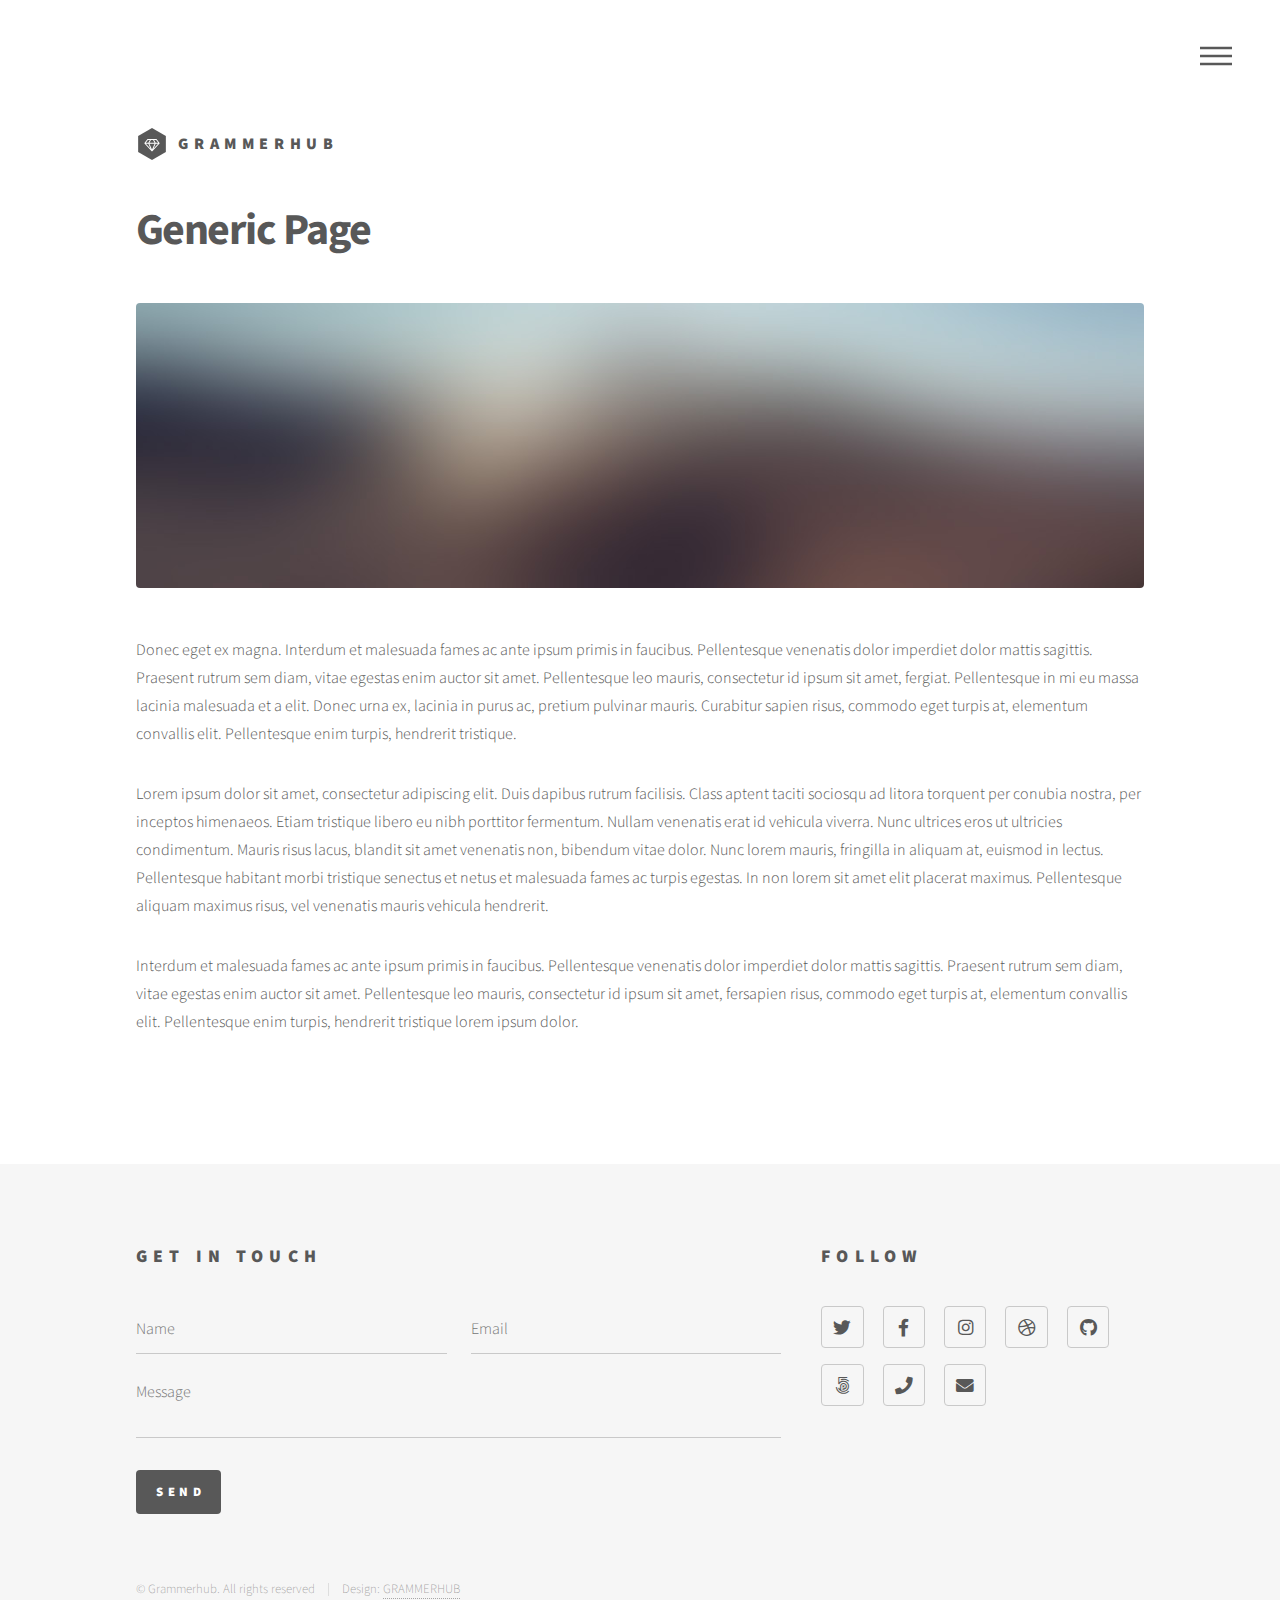
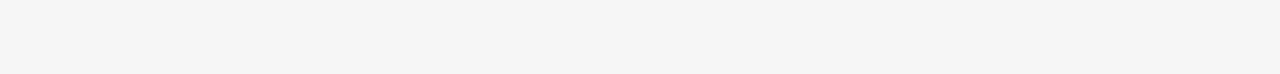
==== commit 229c4b24: "15aug fix" ====
--- a/monday/15aug2022.html
+++ b/monday/15aug2022.html
@@ -16,8 +16,8 @@
 						<div class="inner">
 
 							<!-- Logo -->
-								<a href="index.html" class="logo">
-									<span class="symbol"><img src="images/logo.svg" alt="" /></span><span class="title">GRAMMERHUB</span>
+								<a href="../index.html" class="logo">
+									<span class="symbol"><img src="../images/logo.svg" alt="" /></span><span class="title">GRAMMERHUB</span>
 								</a>
 
 							<!-- Nav -->
@@ -34,11 +34,11 @@
 					<nav id="menu">
 						<h2>Menu</h2>
 						<ul>
-							<li><a href="index.html">Home</a></li>
-							<li><a href="generic.html">Ipsum veroeros</a></li>
-							<li><a href="generic.html">Tempus etiam</a></li>
-							<li><a href="generic.html">Consequat dolor</a></li>
-							<li><a href="elements.html">Elements</a></li>
+							<li><a href="../index.html">Home</a></li>
+							<li><a href="../generic.html">Ipsum veroeros</a></li>
+							<li><a href="../generic.html">Tempus etiam</a></li>
+							<li><a href="../generic.html">Consequat dolor</a></li>
+							<li><a href="../elements.html">Elements</a></li>
 						</ul>
 					</nav>
 
@@ -46,7 +46,7 @@
 					<div id="main">
 						<div class="inner">
 							<h1>Generic Page</h1>
-							<span class="image main"><img src="images/pic13.jpg" alt="" /></span>
+							<span class="image main"><img src="../images/pic13.jpg" alt="" /></span>
 							<p>Donec eget ex magna. Interdum et malesuada fames ac ante ipsum primis in faucibus. Pellentesque venenatis dolor imperdiet dolor mattis sagittis. Praesent rutrum sem diam, vitae egestas enim auctor sit amet. Pellentesque leo mauris, consectetur id ipsum sit amet, fergiat. Pellentesque in mi eu massa lacinia malesuada et a elit. Donec urna ex, lacinia in purus ac, pretium pulvinar mauris. Curabitur sapien risus, commodo eget turpis at, elementum convallis elit. Pellentesque enim turpis, hendrerit tristique.</p>
 							<p>Lorem ipsum dolor sit amet, consectetur adipiscing elit. Duis dapibus rutrum facilisis. Class aptent taciti sociosqu ad litora torquent per conubia nostra, per inceptos himenaeos. Etiam tristique libero eu nibh porttitor fermentum. Nullam venenatis erat id vehicula viverra. Nunc ultrices eros ut ultricies condimentum. Mauris risus lacus, blandit sit amet venenatis non, bibendum vitae dolor. Nunc lorem mauris, fringilla in aliquam at, euismod in lectus. Pellentesque habitant morbi tristique senectus et netus et malesuada fames ac turpis egestas. In non lorem sit amet elit placerat maximus. Pellentesque aliquam maximus risus, vel venenatis mauris vehicula hendrerit.</p>
 							<p>Interdum et malesuada fames ac ante ipsum primis in faucibus. Pellentesque venenatis dolor imperdiet dolor mattis sagittis. Praesent rutrum sem diam, vitae egestas enim auctor sit amet. Pellentesque leo mauris, consectetur id ipsum sit amet, fersapien risus, commodo eget turpis at, elementum convallis elit. Pellentesque enim turpis, hendrerit tristique lorem ipsum dolor.</p>
@@ -97,11 +97,11 @@
 			</div>
 
 		<!-- Scripts -->
-			<script src="assets/js/jquery.min.js"></script>
-			<script src="assets/js/browser.min.js"></script>
-			<script src="assets/js/breakpoints.min.js"></script>
-			<script src="assets/js/util.js"></script>
-			<script src="assets/js/main.js"></script>
+			<script src="../assets/js/jquery.min.js"></script>
+			<script src="../assets/js/browser.min.js"></script>
+			<script src="../assets/js/breakpoints.min.js"></script>
+			<script src="../assets/js/util.js"></script>
+			<script src="../assets/js/main.js"></script>
 		<!-- HTML5UP | @ajlkn -->
 	</body>
 </html>
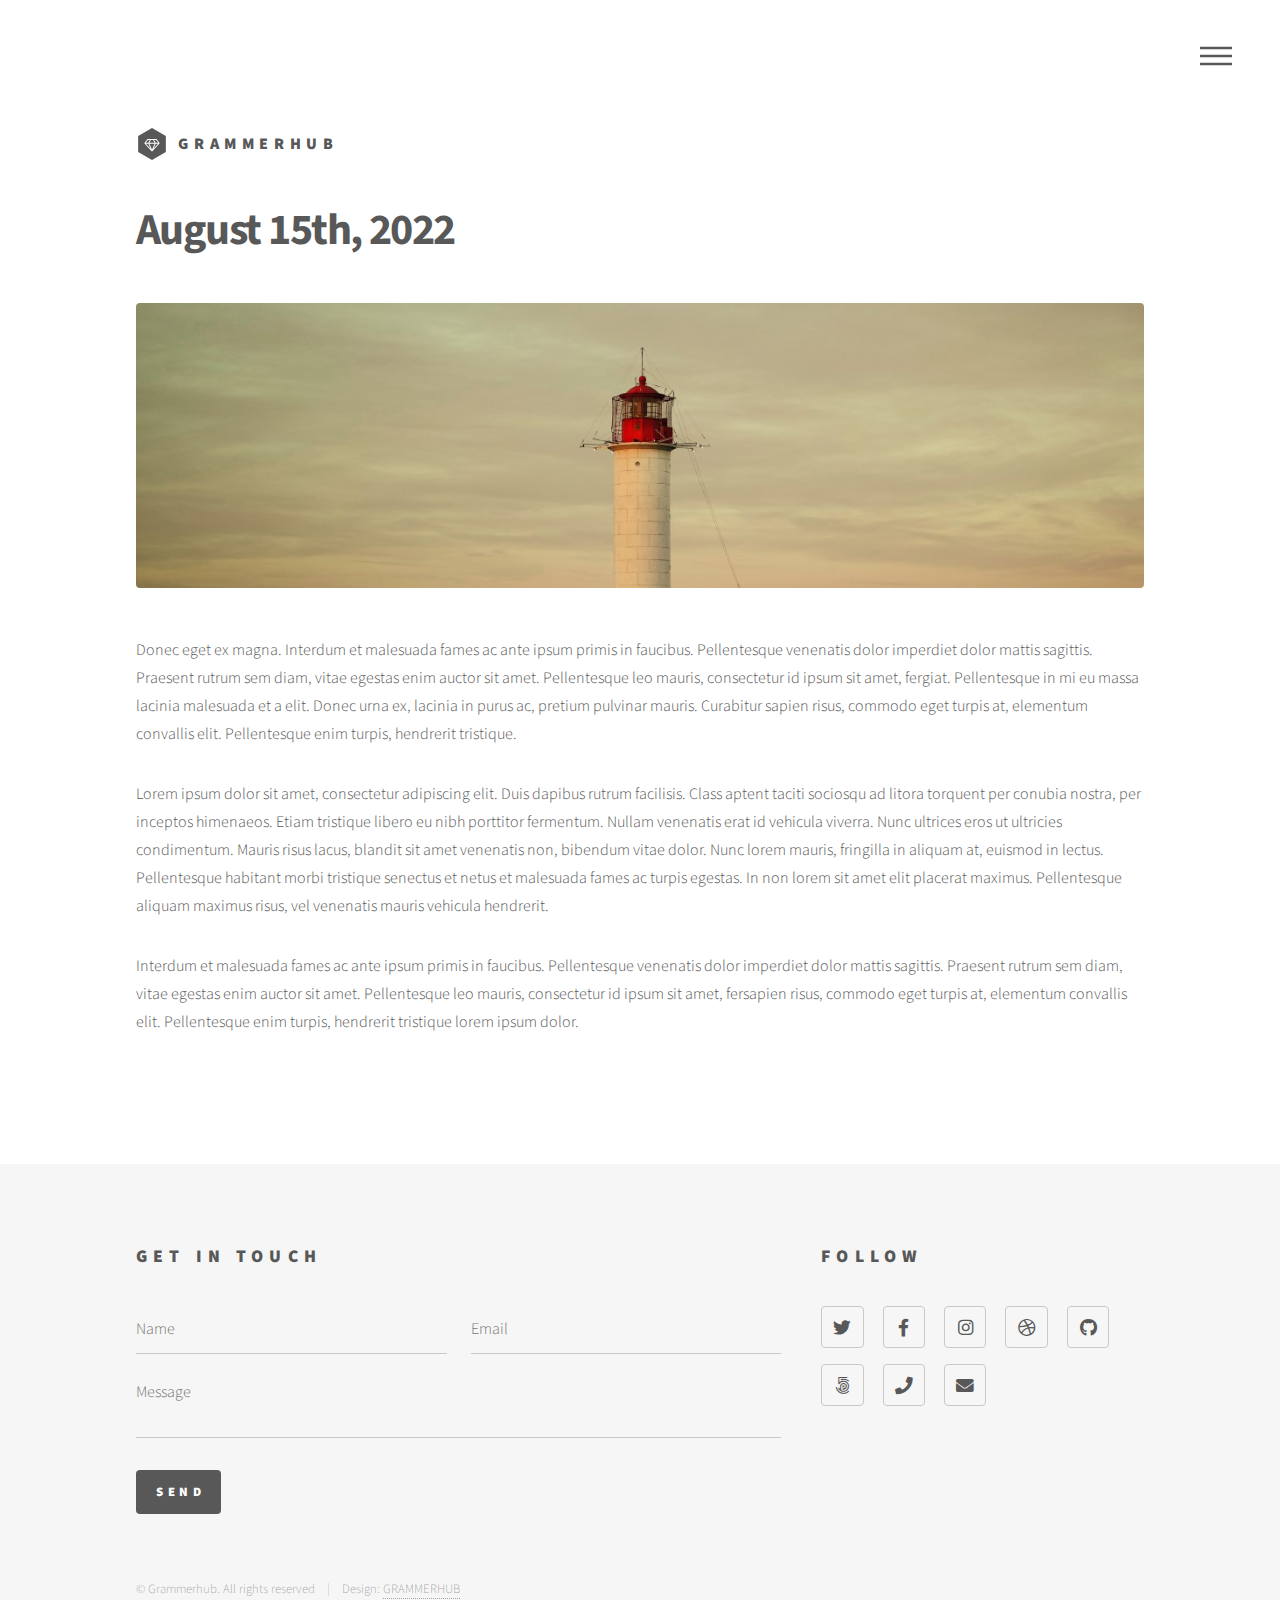
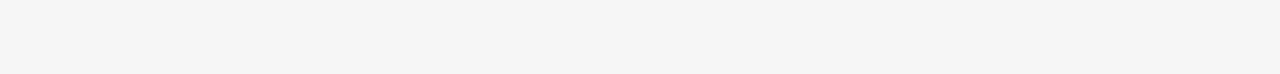
==== commit 7d25cfd8: "Index fix, 15aug fix, add images" ====
--- a/monday/15aug2022.html
+++ b/monday/15aug2022.html
@@ -45,8 +45,8 @@
 				<!-- Main -->
 					<div id="main">
 						<div class="inner">
-							<h1>Generic Page</h1>
-							<span class="image main"><img src="../images/pic13.jpg" alt="" /></span>
+							<h1>August 15th, 2022</h1>
+							<span class="image main"><img src="../images/15aug2022-grammerhub-programming-meetup.jpg" alt="" /></span>
 							<p>Donec eget ex magna. Interdum et malesuada fames ac ante ipsum primis in faucibus. Pellentesque venenatis dolor imperdiet dolor mattis sagittis. Praesent rutrum sem diam, vitae egestas enim auctor sit amet. Pellentesque leo mauris, consectetur id ipsum sit amet, fergiat. Pellentesque in mi eu massa lacinia malesuada et a elit. Donec urna ex, lacinia in purus ac, pretium pulvinar mauris. Curabitur sapien risus, commodo eget turpis at, elementum convallis elit. Pellentesque enim turpis, hendrerit tristique.</p>
 							<p>Lorem ipsum dolor sit amet, consectetur adipiscing elit. Duis dapibus rutrum facilisis. Class aptent taciti sociosqu ad litora torquent per conubia nostra, per inceptos himenaeos. Etiam tristique libero eu nibh porttitor fermentum. Nullam venenatis erat id vehicula viverra. Nunc ultrices eros ut ultricies condimentum. Mauris risus lacus, blandit sit amet venenatis non, bibendum vitae dolor. Nunc lorem mauris, fringilla in aliquam at, euismod in lectus. Pellentesque habitant morbi tristique senectus et netus et malesuada fames ac turpis egestas. In non lorem sit amet elit placerat maximus. Pellentesque aliquam maximus risus, vel venenatis mauris vehicula hendrerit.</p>
 							<p>Interdum et malesuada fames ac ante ipsum primis in faucibus. Pellentesque venenatis dolor imperdiet dolor mattis sagittis. Praesent rutrum sem diam, vitae egestas enim auctor sit amet. Pellentesque leo mauris, consectetur id ipsum sit amet, fersapien risus, commodo eget turpis at, elementum convallis elit. Pellentesque enim turpis, hendrerit tristique lorem ipsum dolor.</p>
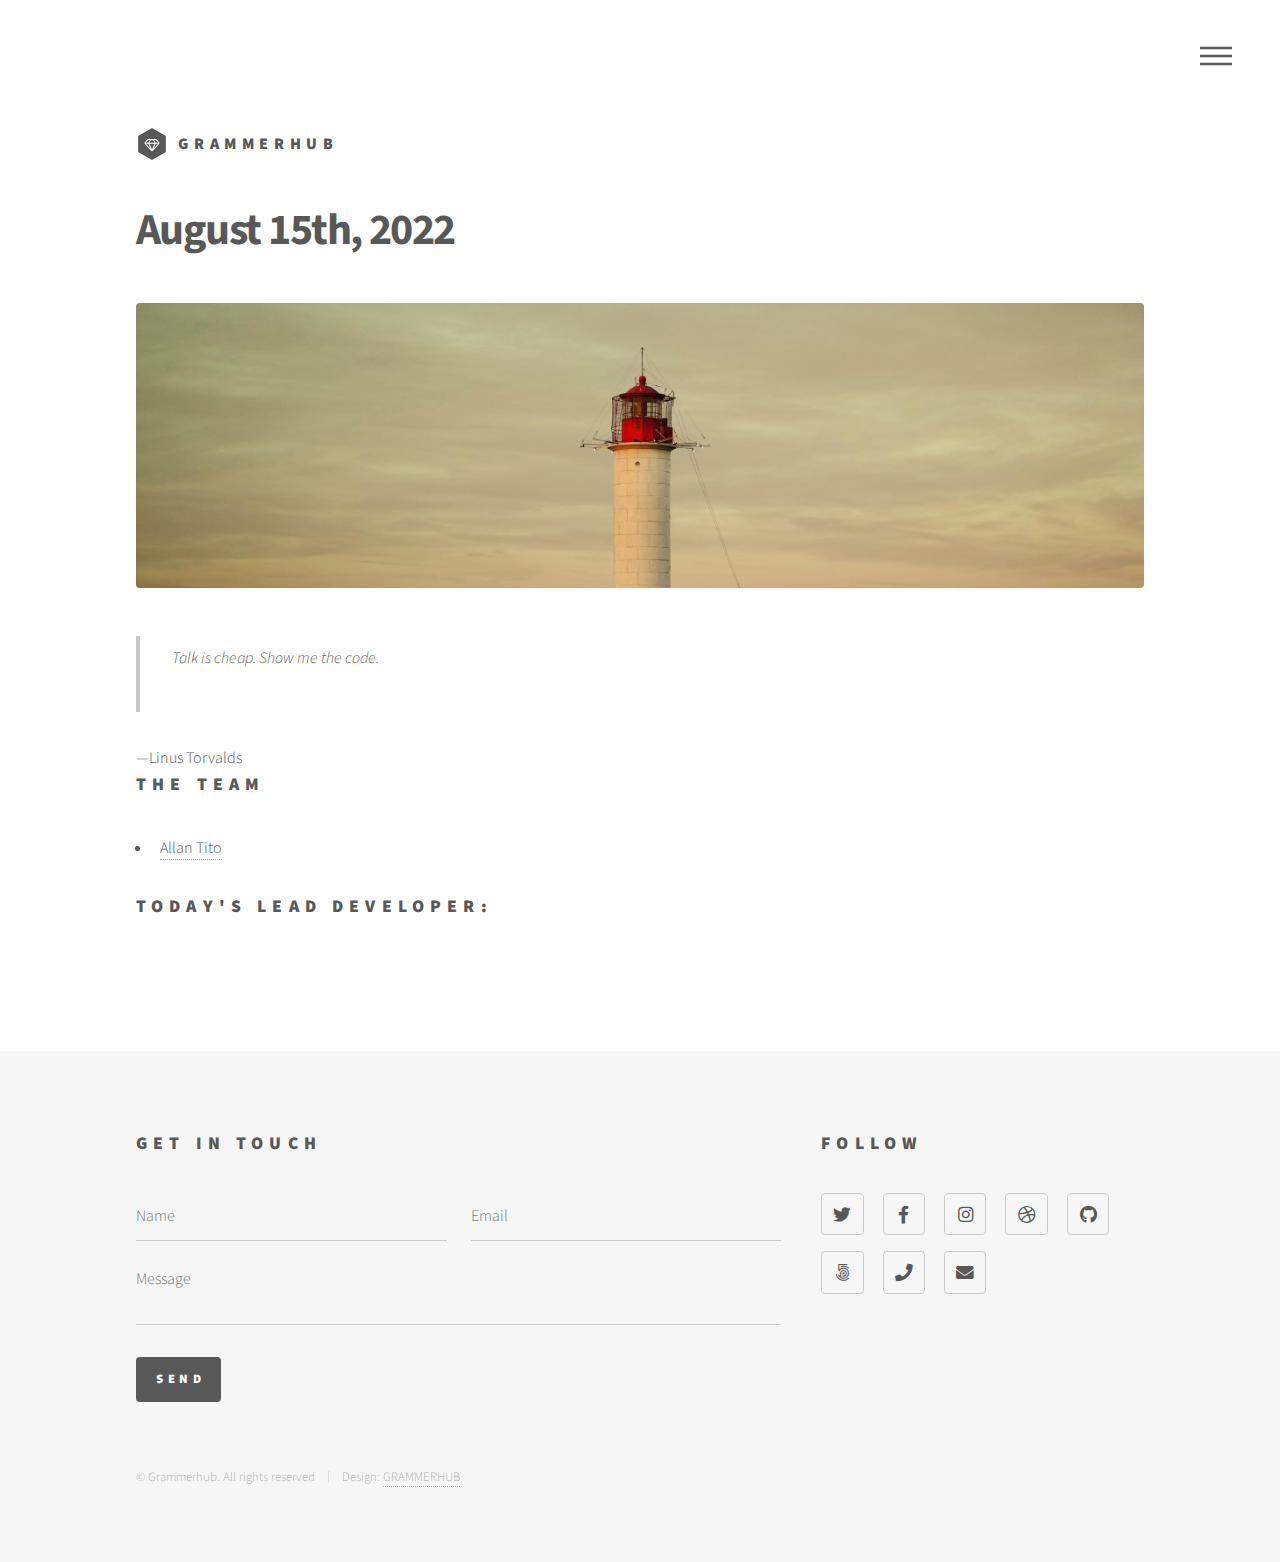
==== commit 51c31fca: "aug15 fix" ====
--- a/monday/15aug2022.html
+++ b/monday/15aug2022.html
@@ -47,9 +47,18 @@
 						<div class="inner">
 							<h1>August 15th, 2022</h1>
 							<span class="image main"><img src="../images/15aug2022-grammerhub-programming-meetup.jpg" alt="" /></span>
-							<p>Donec eget ex magna. Interdum et malesuada fames ac ante ipsum primis in faucibus. Pellentesque venenatis dolor imperdiet dolor mattis sagittis. Praesent rutrum sem diam, vitae egestas enim auctor sit amet. Pellentesque leo mauris, consectetur id ipsum sit amet, fergiat. Pellentesque in mi eu massa lacinia malesuada et a elit. Donec urna ex, lacinia in purus ac, pretium pulvinar mauris. Curabitur sapien risus, commodo eget turpis at, elementum convallis elit. Pellentesque enim turpis, hendrerit tristique.</p>
-							<p>Lorem ipsum dolor sit amet, consectetur adipiscing elit. Duis dapibus rutrum facilisis. Class aptent taciti sociosqu ad litora torquent per conubia nostra, per inceptos himenaeos. Etiam tristique libero eu nibh porttitor fermentum. Nullam venenatis erat id vehicula viverra. Nunc ultrices eros ut ultricies condimentum. Mauris risus lacus, blandit sit amet venenatis non, bibendum vitae dolor. Nunc lorem mauris, fringilla in aliquam at, euismod in lectus. Pellentesque habitant morbi tristique senectus et netus et malesuada fames ac turpis egestas. In non lorem sit amet elit placerat maximus. Pellentesque aliquam maximus risus, vel venenatis mauris vehicula hendrerit.</p>
-							<p>Interdum et malesuada fames ac ante ipsum primis in faucibus. Pellentesque venenatis dolor imperdiet dolor mattis sagittis. Praesent rutrum sem diam, vitae egestas enim auctor sit amet. Pellentesque leo mauris, consectetur id ipsum sit amet, fersapien risus, commodo eget turpis at, elementum convallis elit. Pellentesque enim turpis, hendrerit tristique lorem ipsum dolor.</p>
+							<figure>
+								<blockquote cite="#">
+									<p>Talk is cheap. Show me the code.</p>
+								</blockquote>
+								<figcaption>—Linus Torvalds <cite></cite></figcaption>
+							</figure>
+							<h2>The Team</h2>
+							<ul>
+							<li><a href="#" target="_blank">Allan Tito</a></li>
+							
+							</ul>
+							<h2>Today's Lead Developer: <a href="#" target="_blank"></a></h2>
 						</div>
 					</div>
 
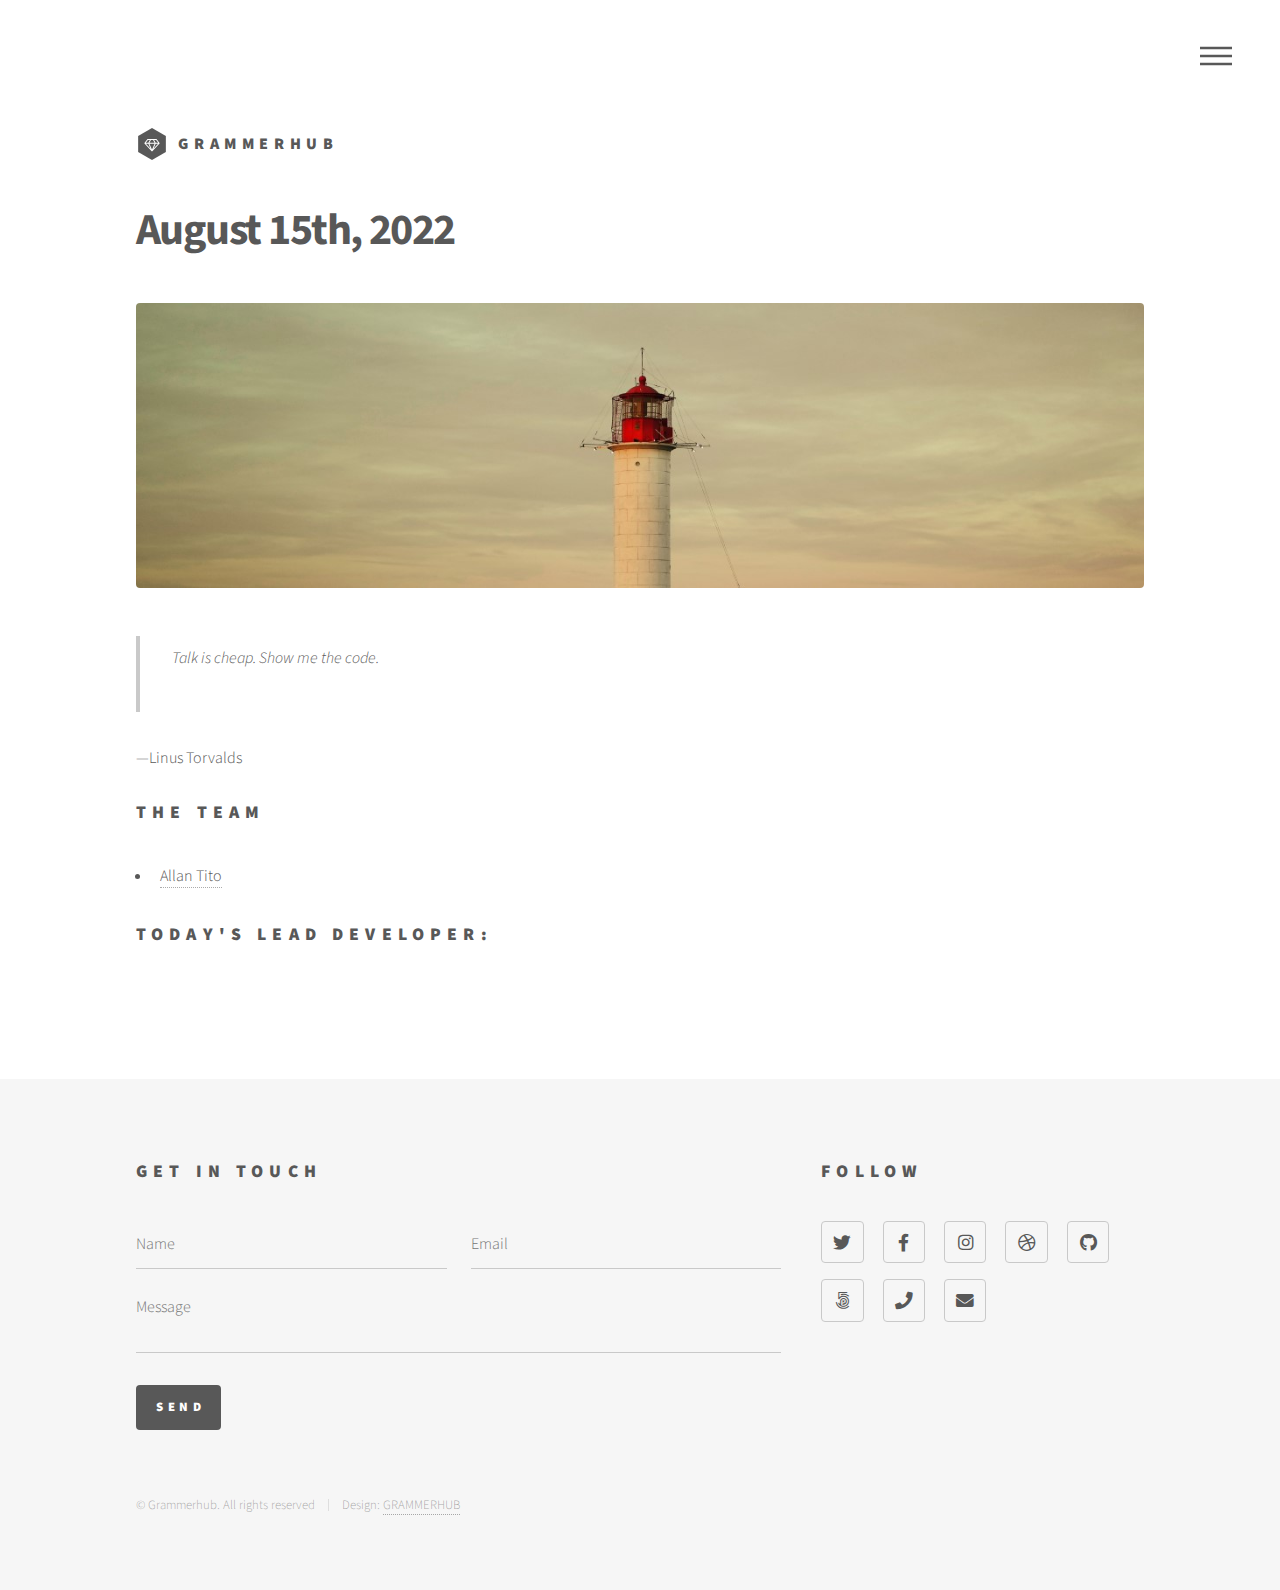
==== commit 341bff7b: "Index header fix" ====
--- a/monday/15aug2022.html
+++ b/monday/15aug2022.html
@@ -53,6 +53,7 @@
 								</blockquote>
 								<figcaption>—Linus Torvalds <cite></cite></figcaption>
 							</figure>
+							<br />
 							<h2>The Team</h2>
 							<ul>
 							<li><a href="#" target="_blank">Allan Tito</a></li>
